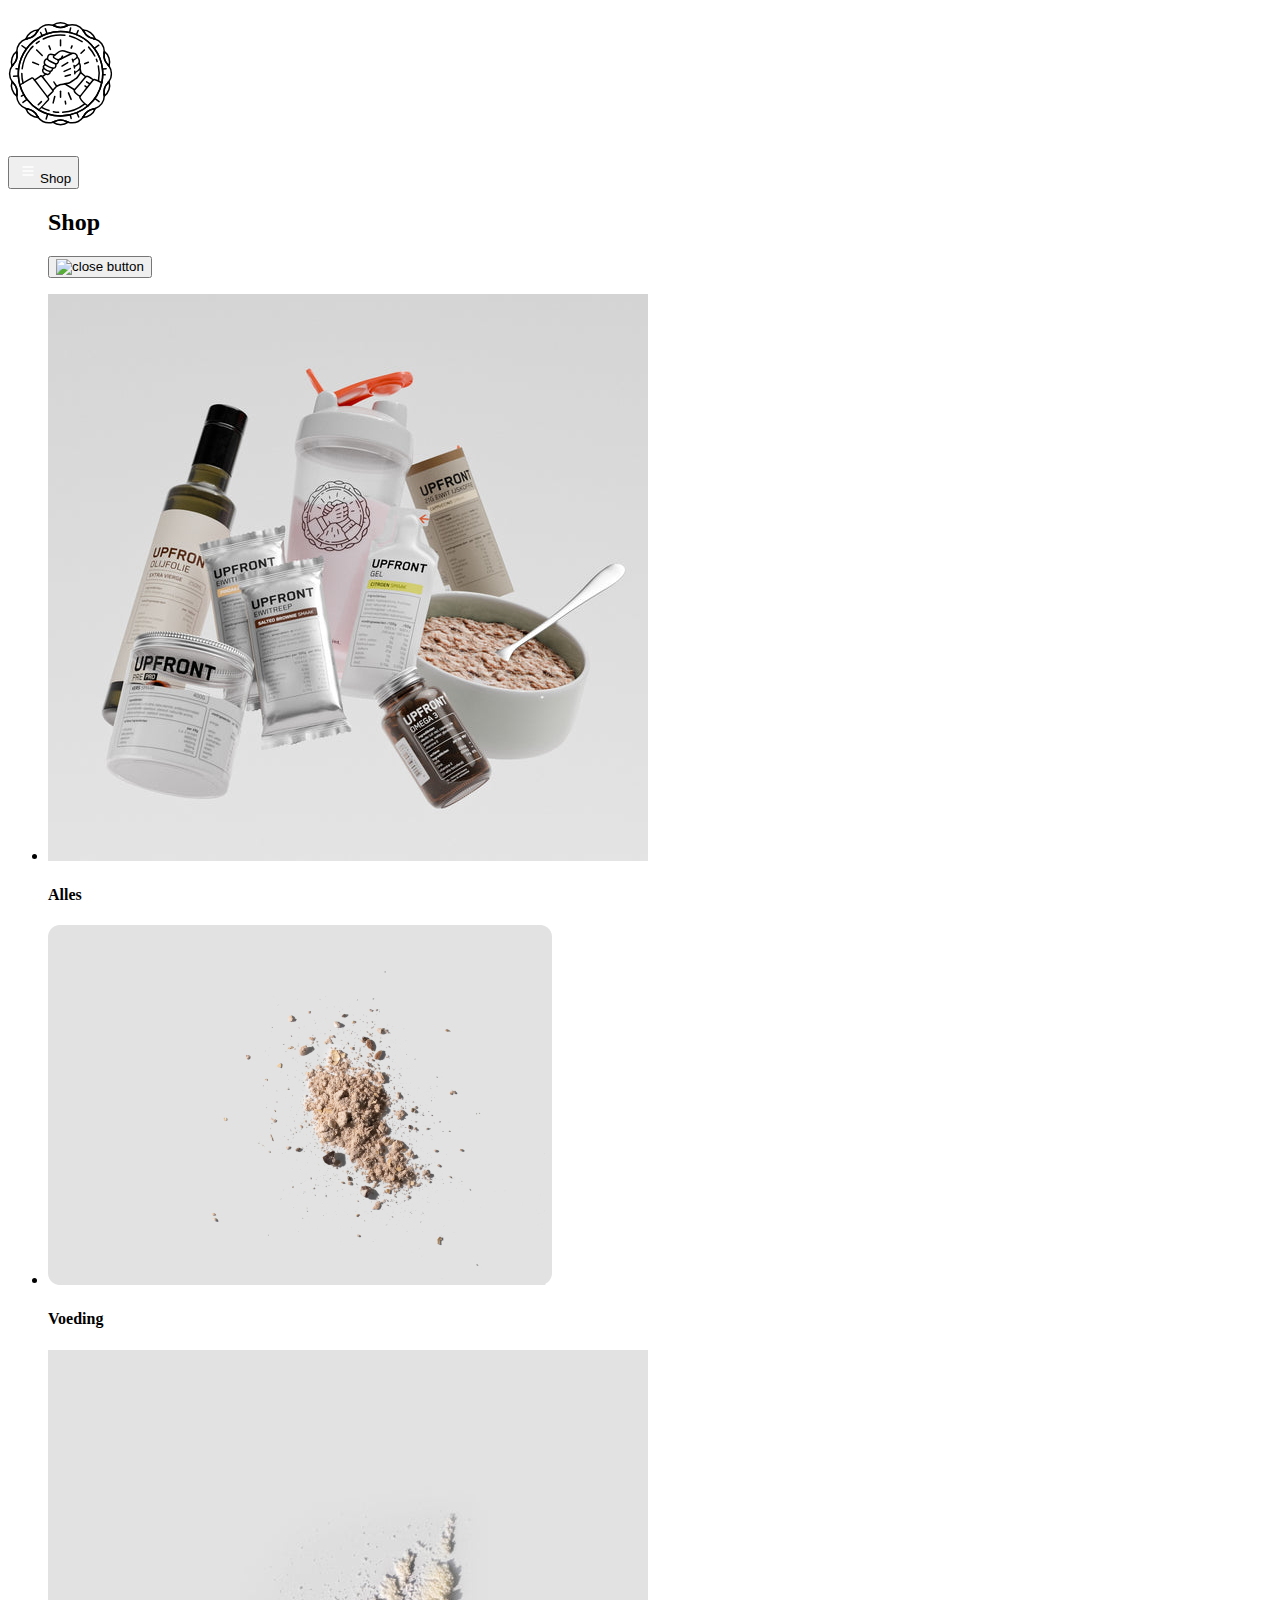
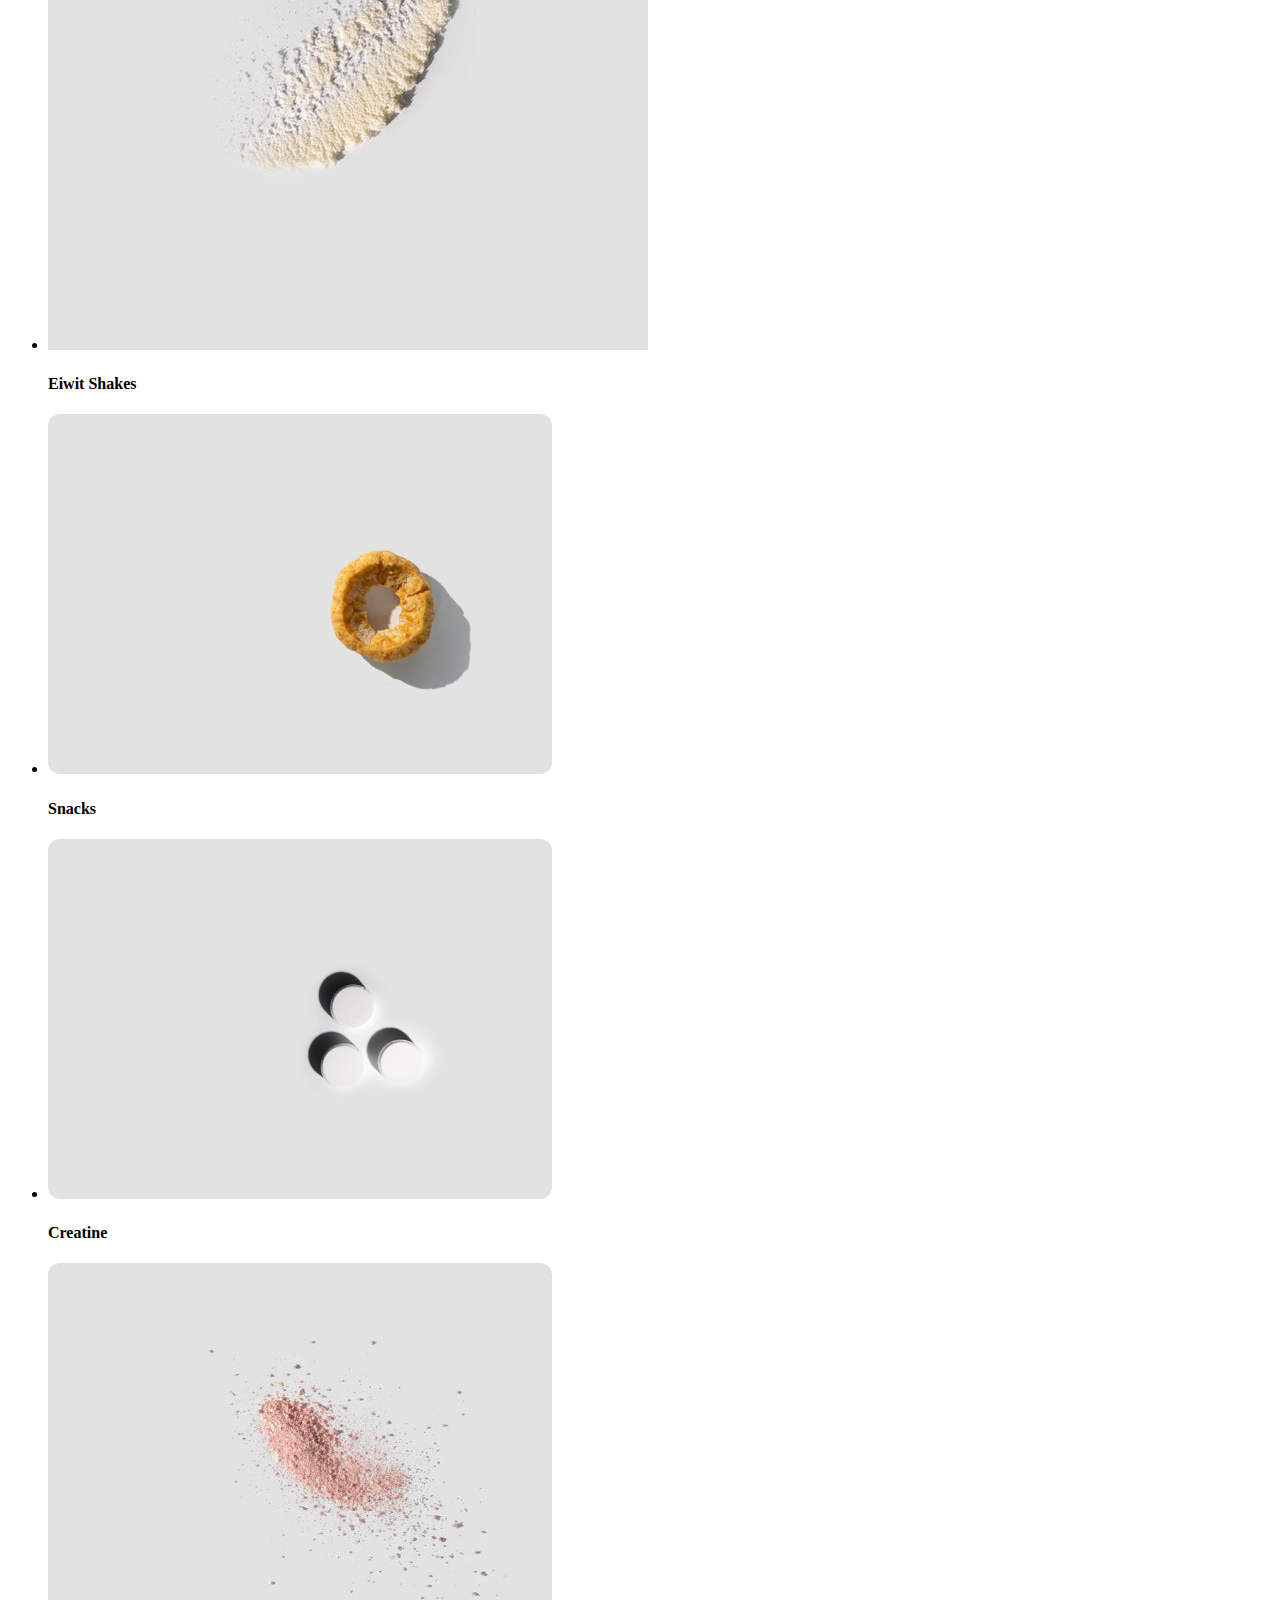
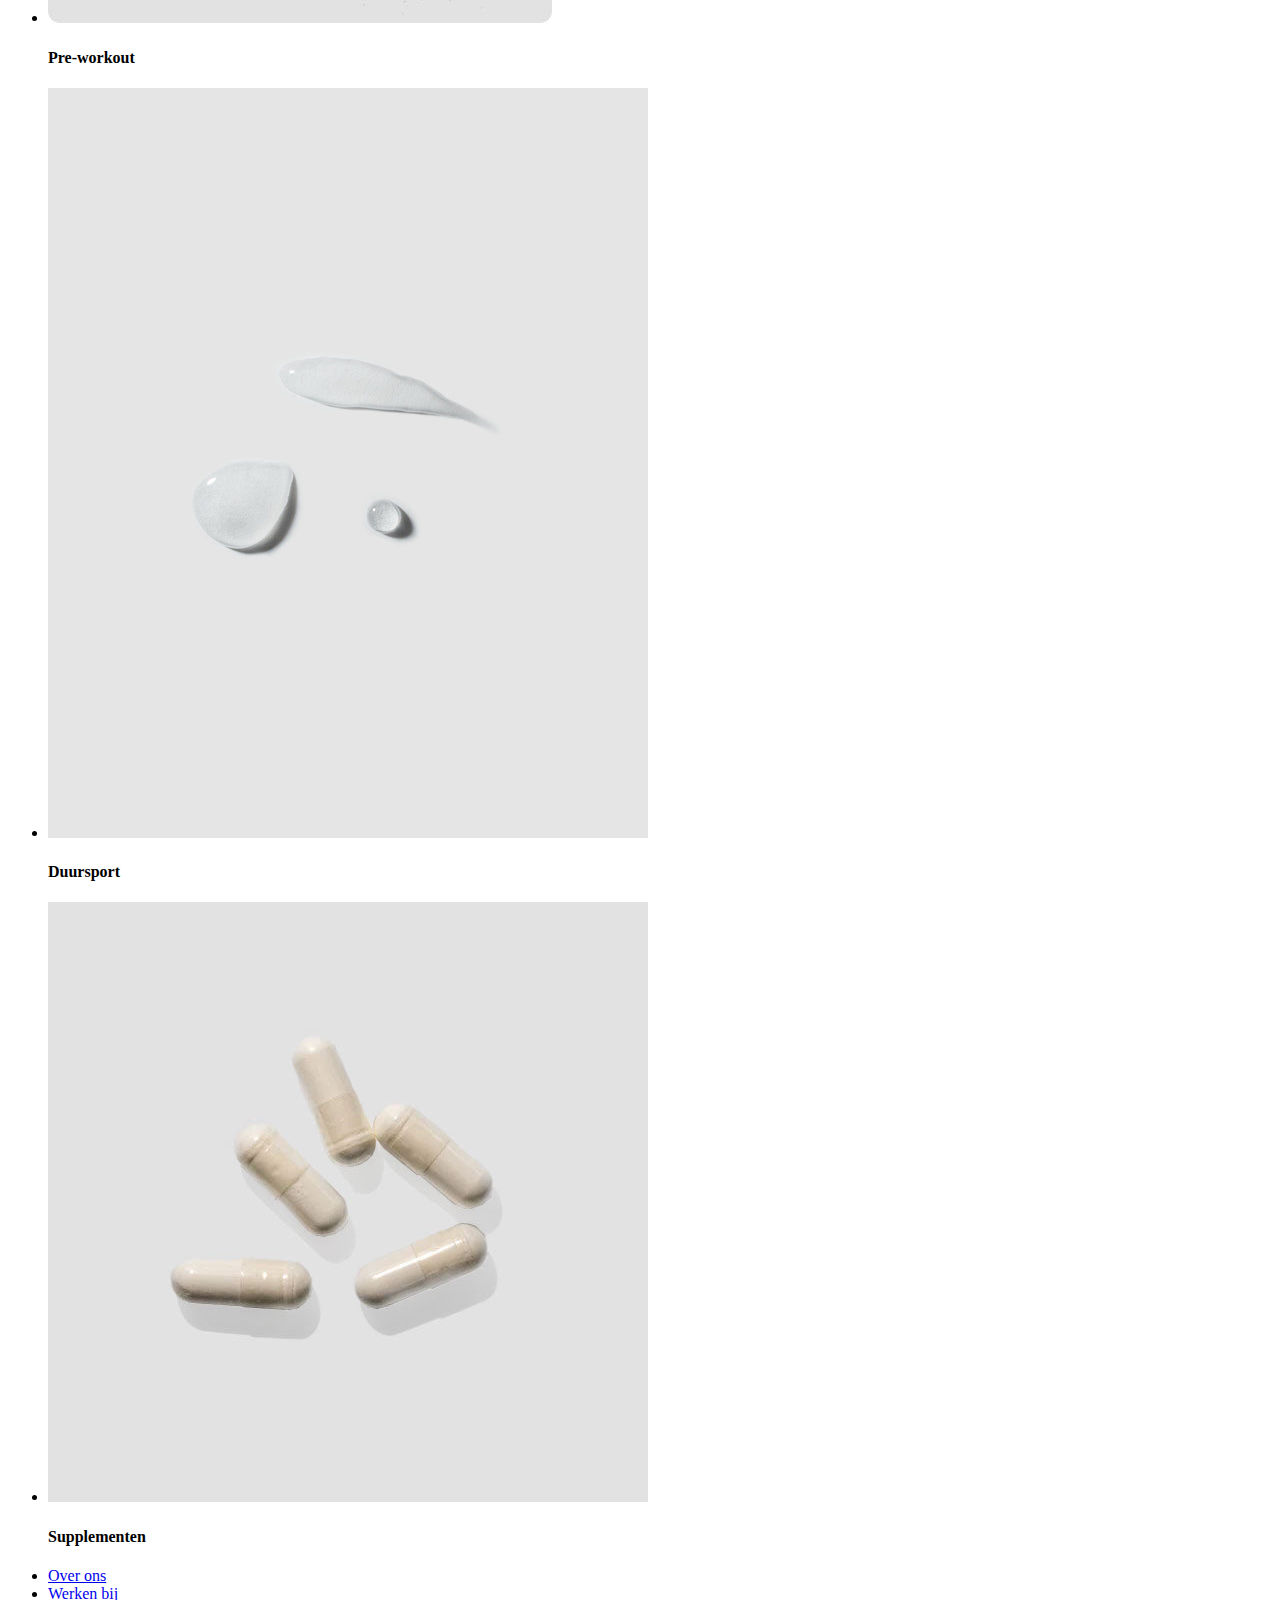
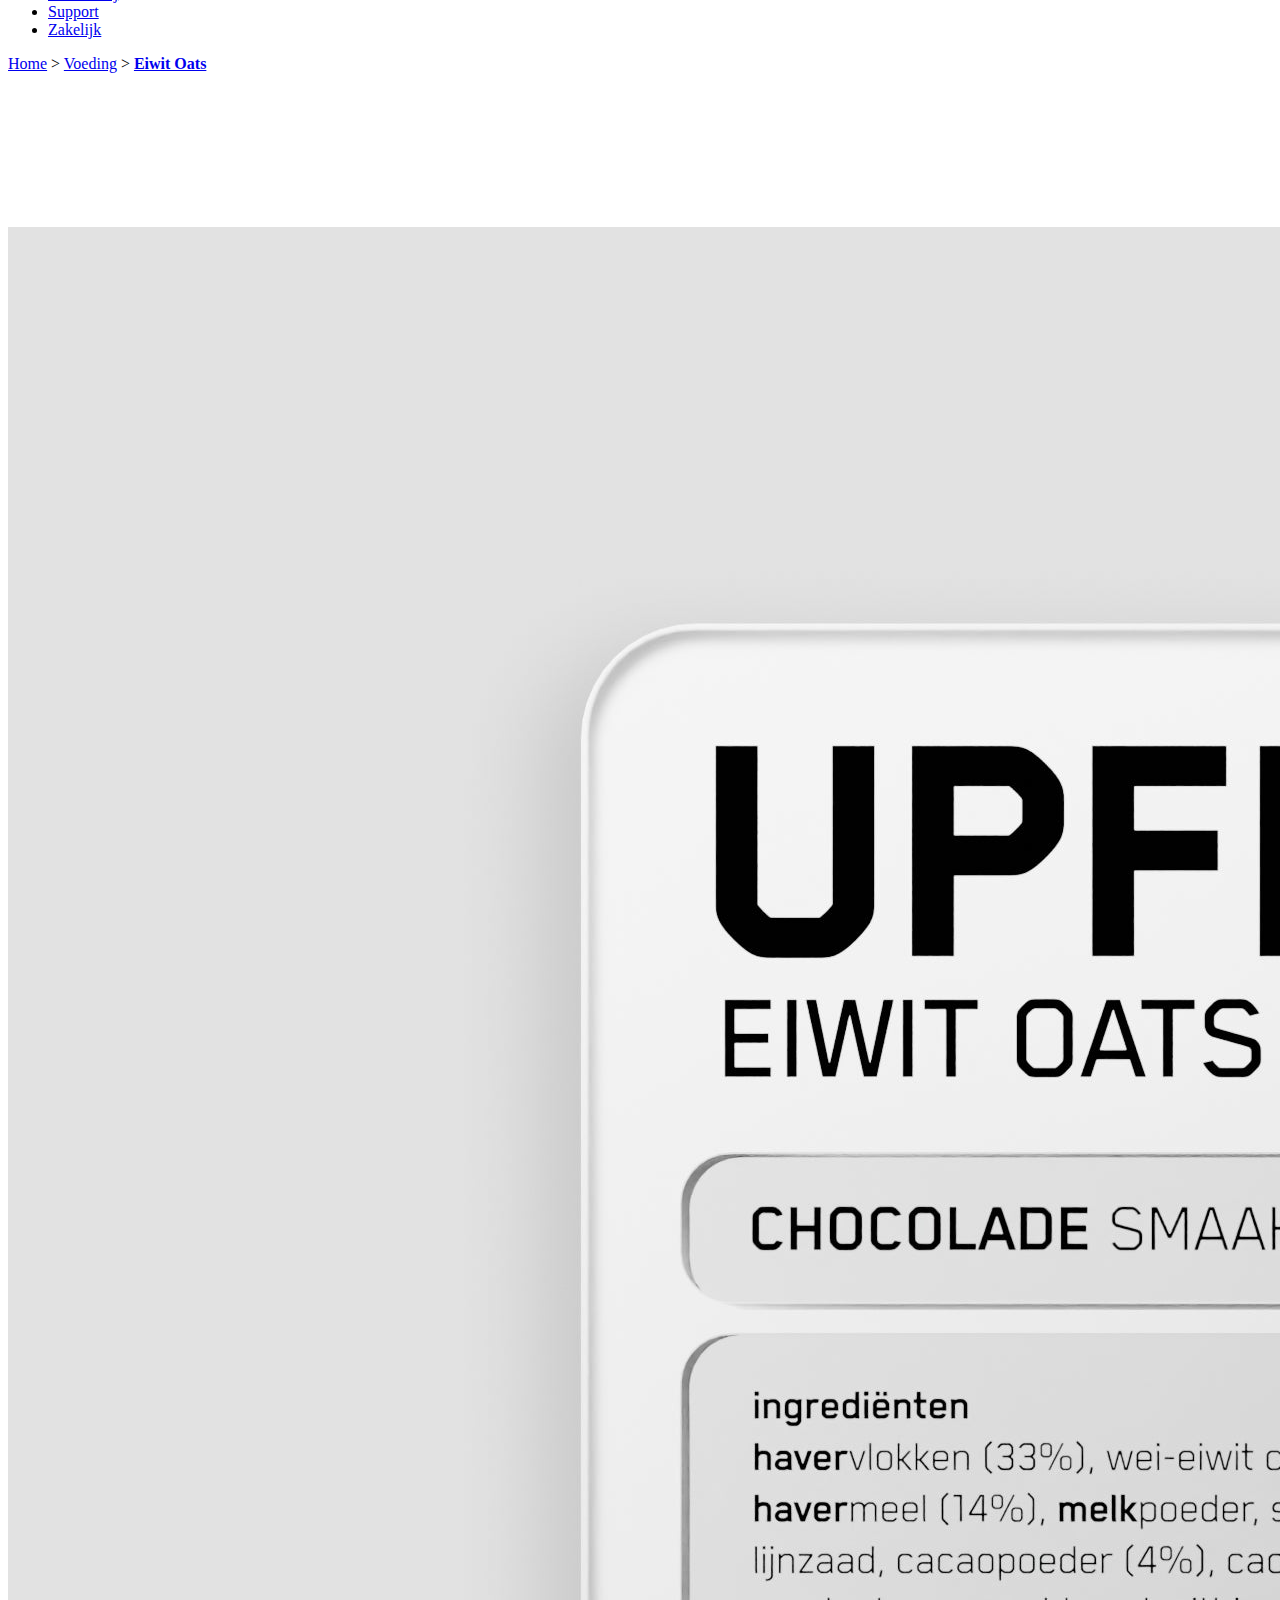
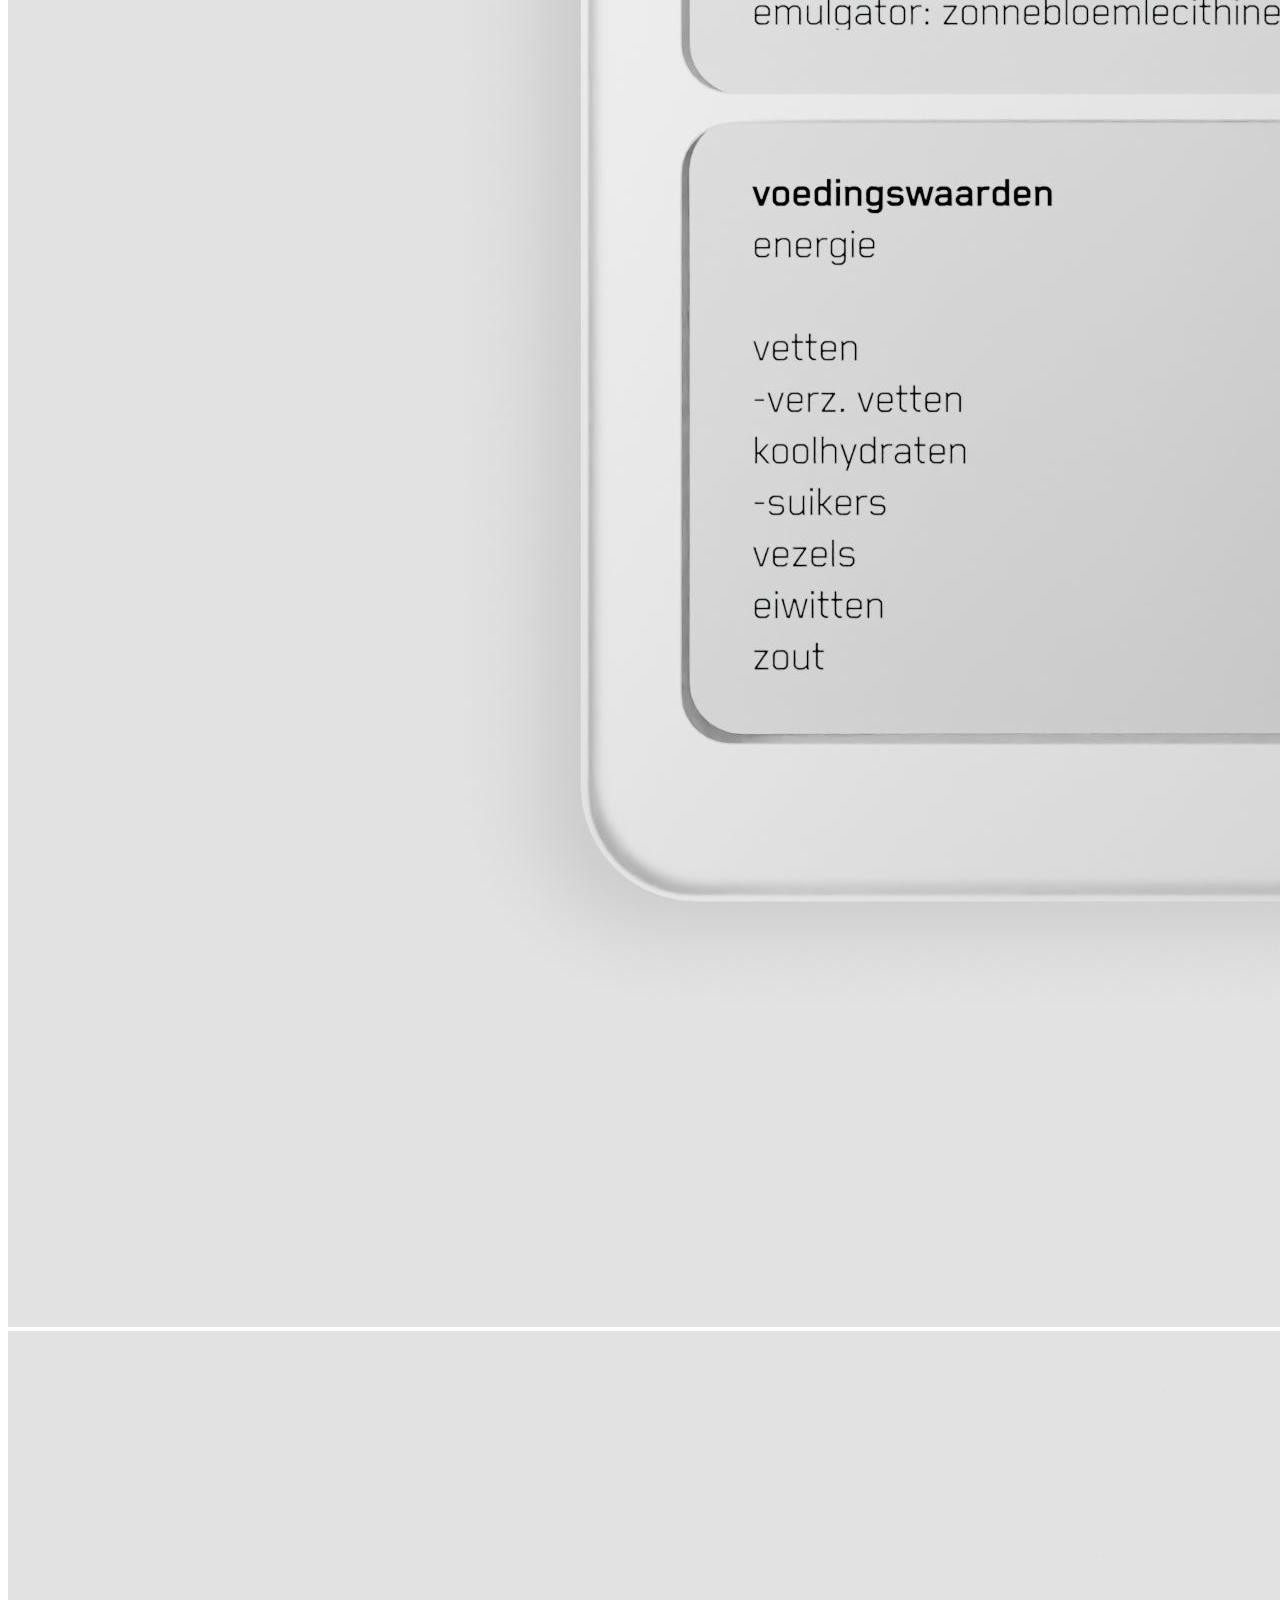
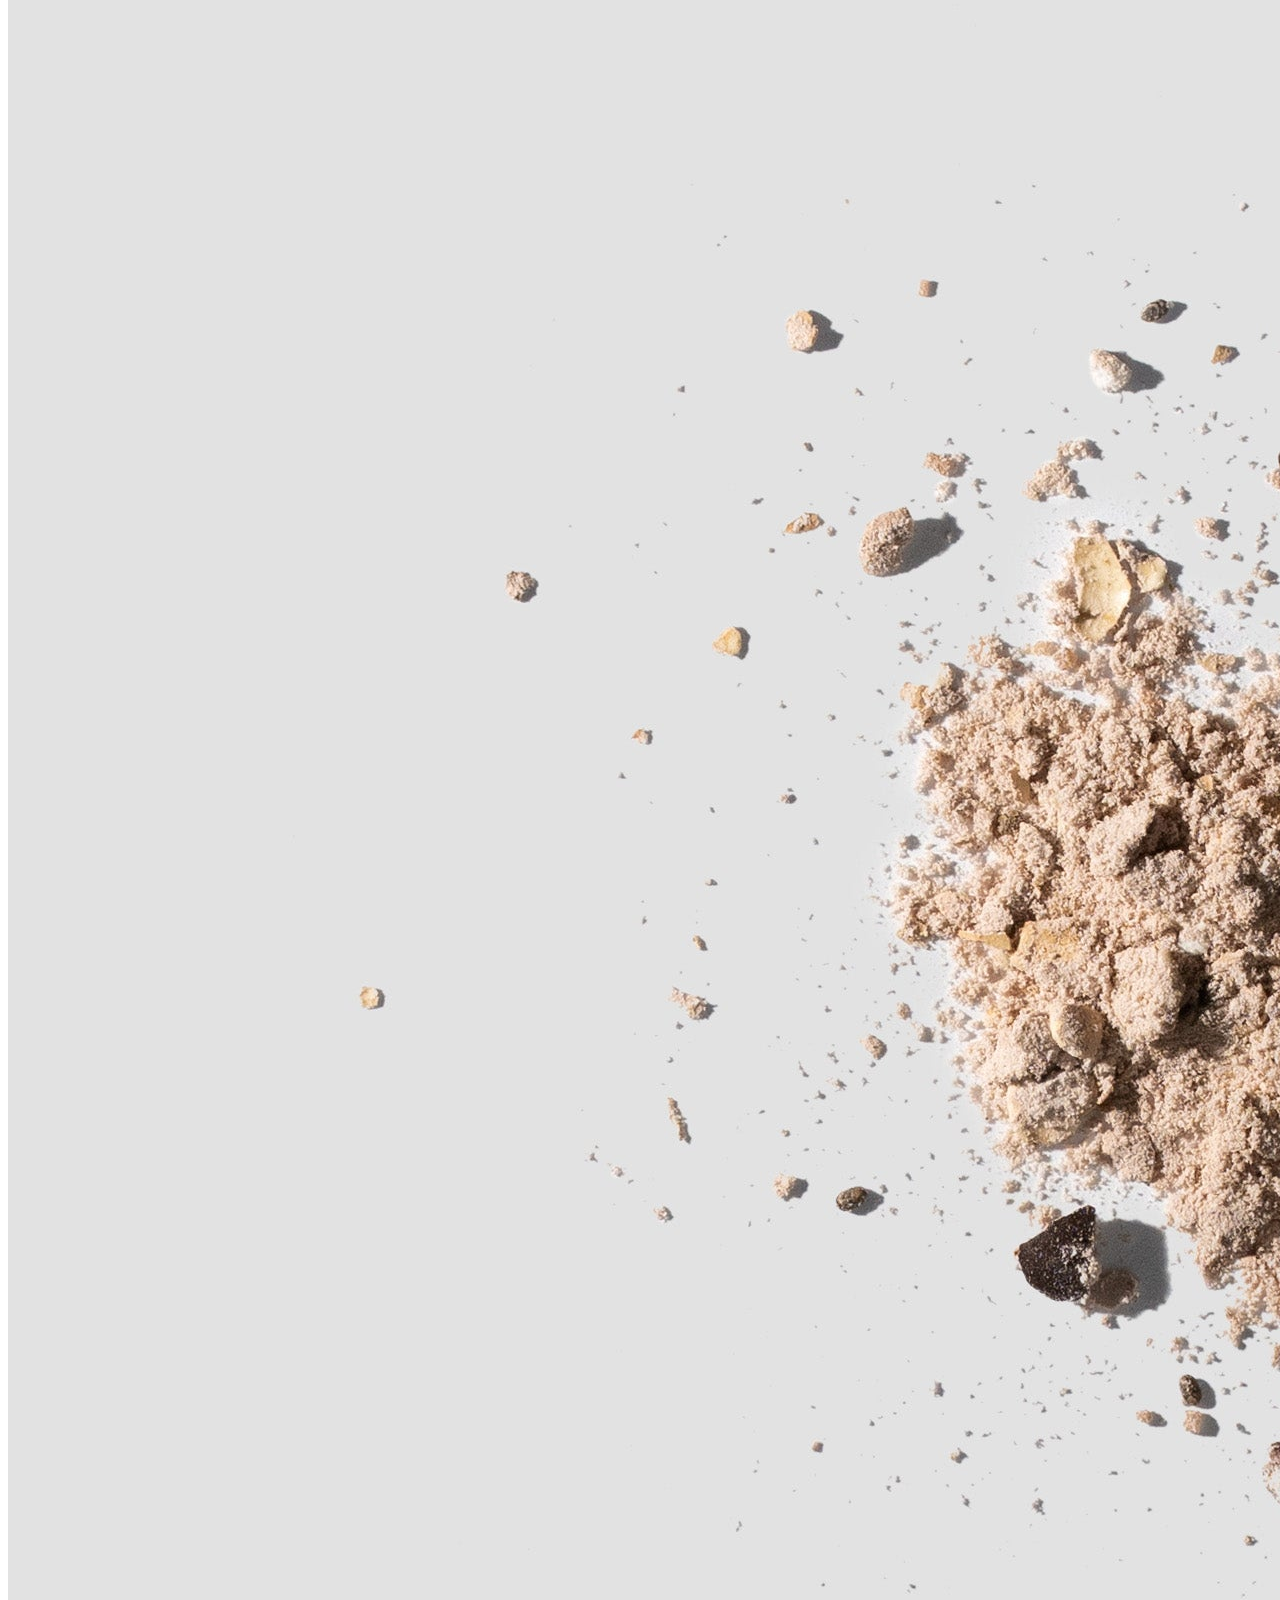
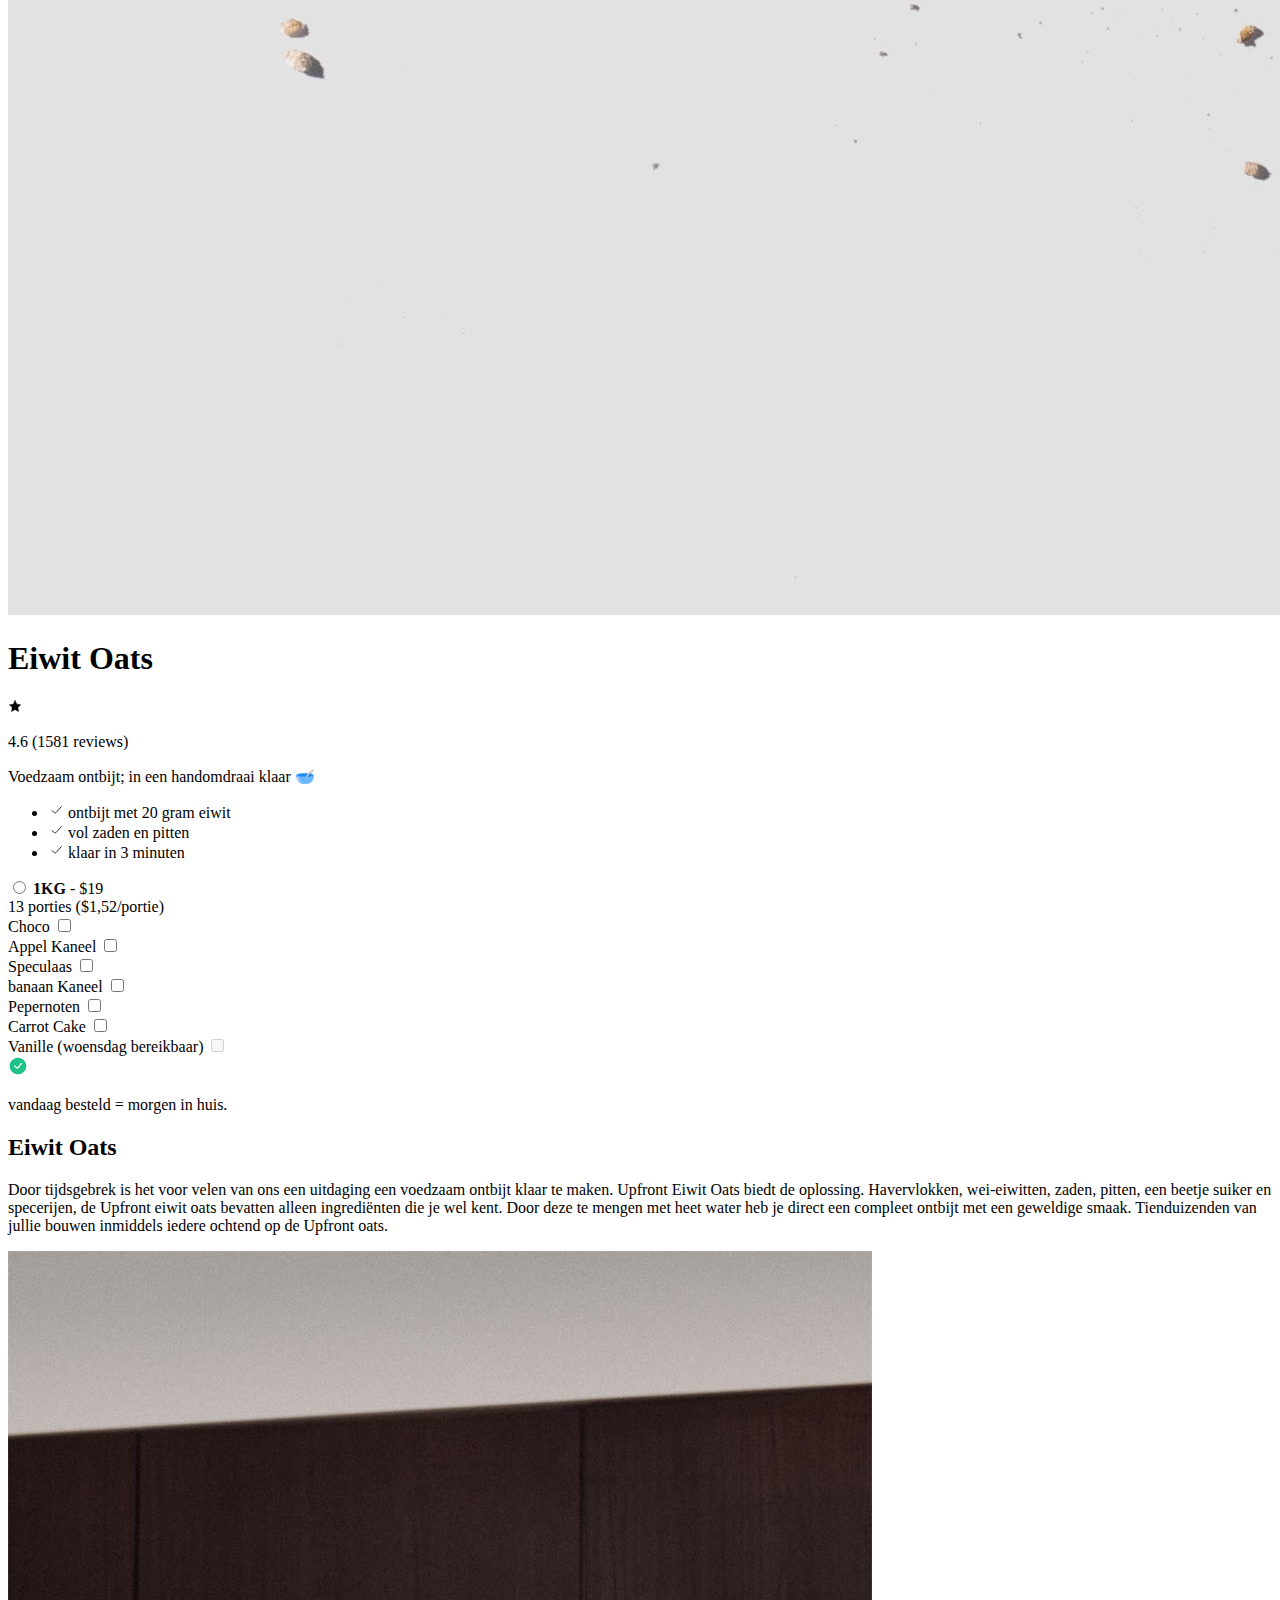
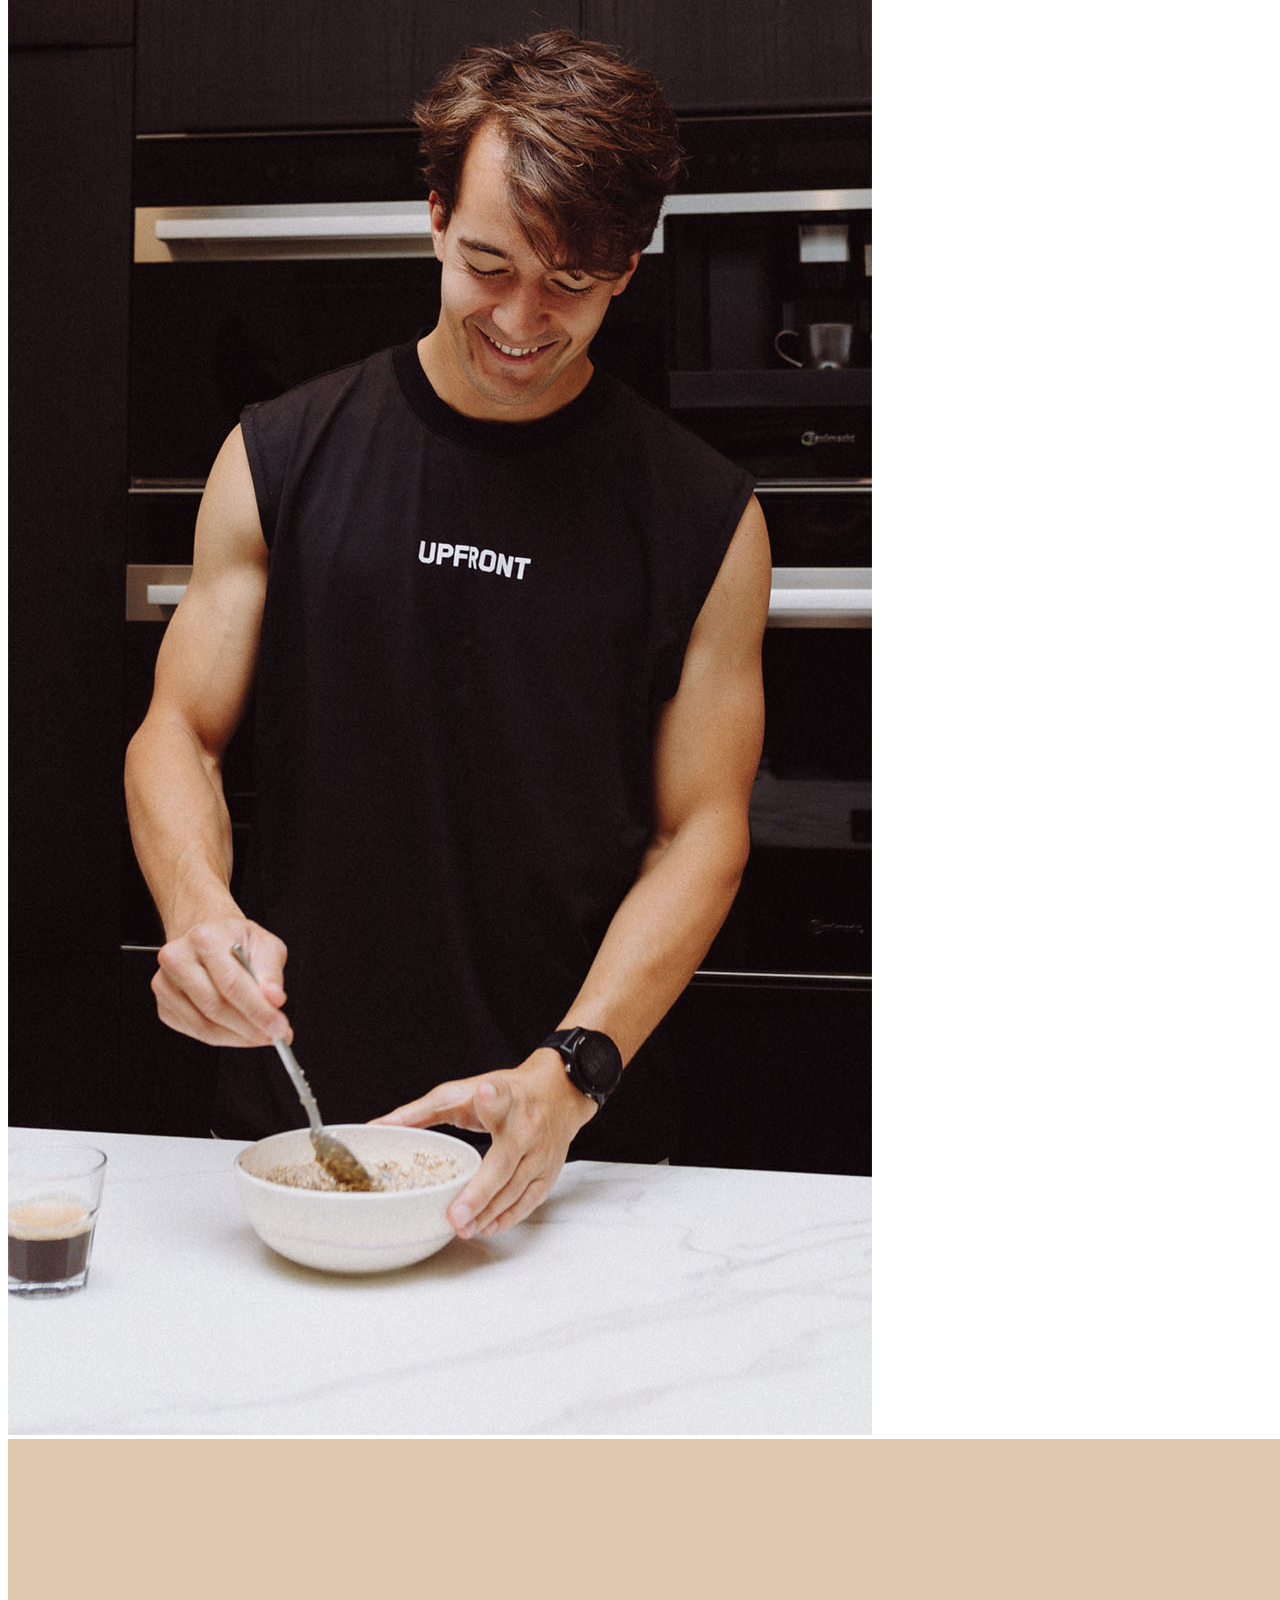
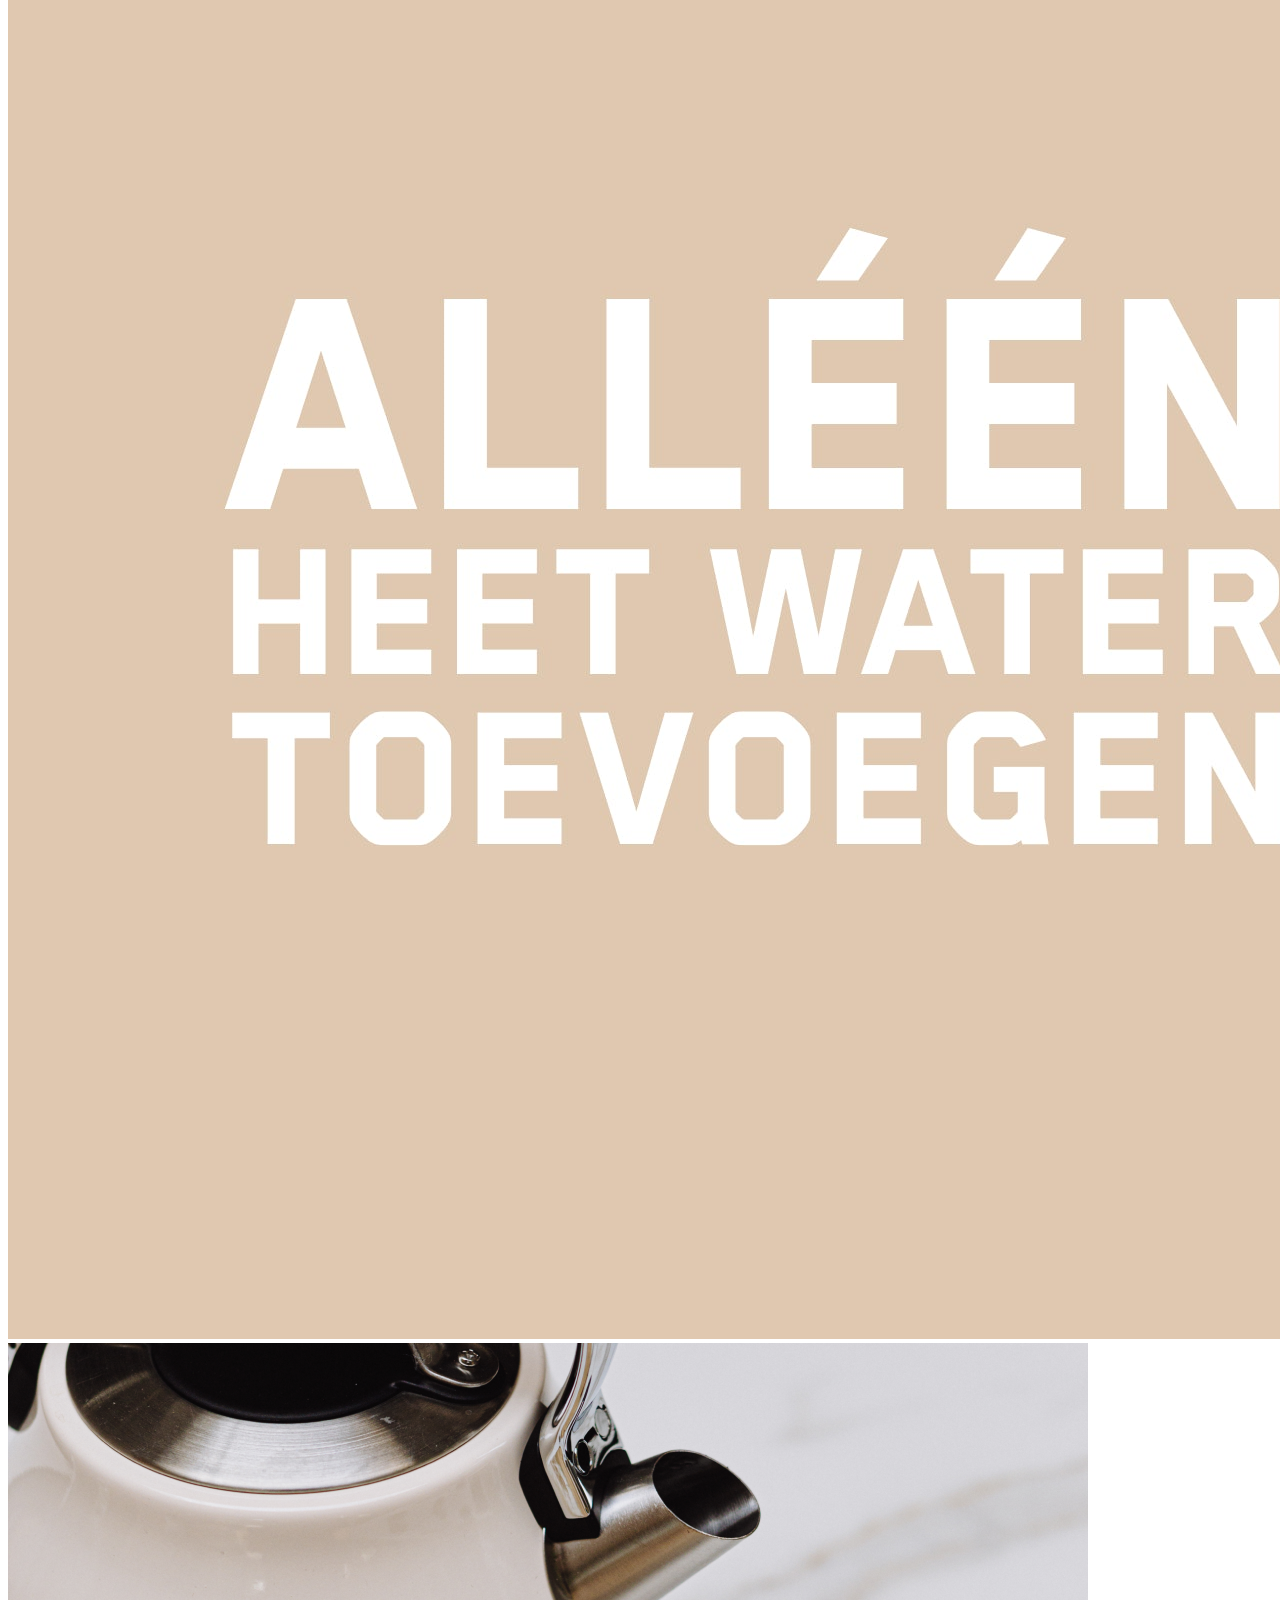
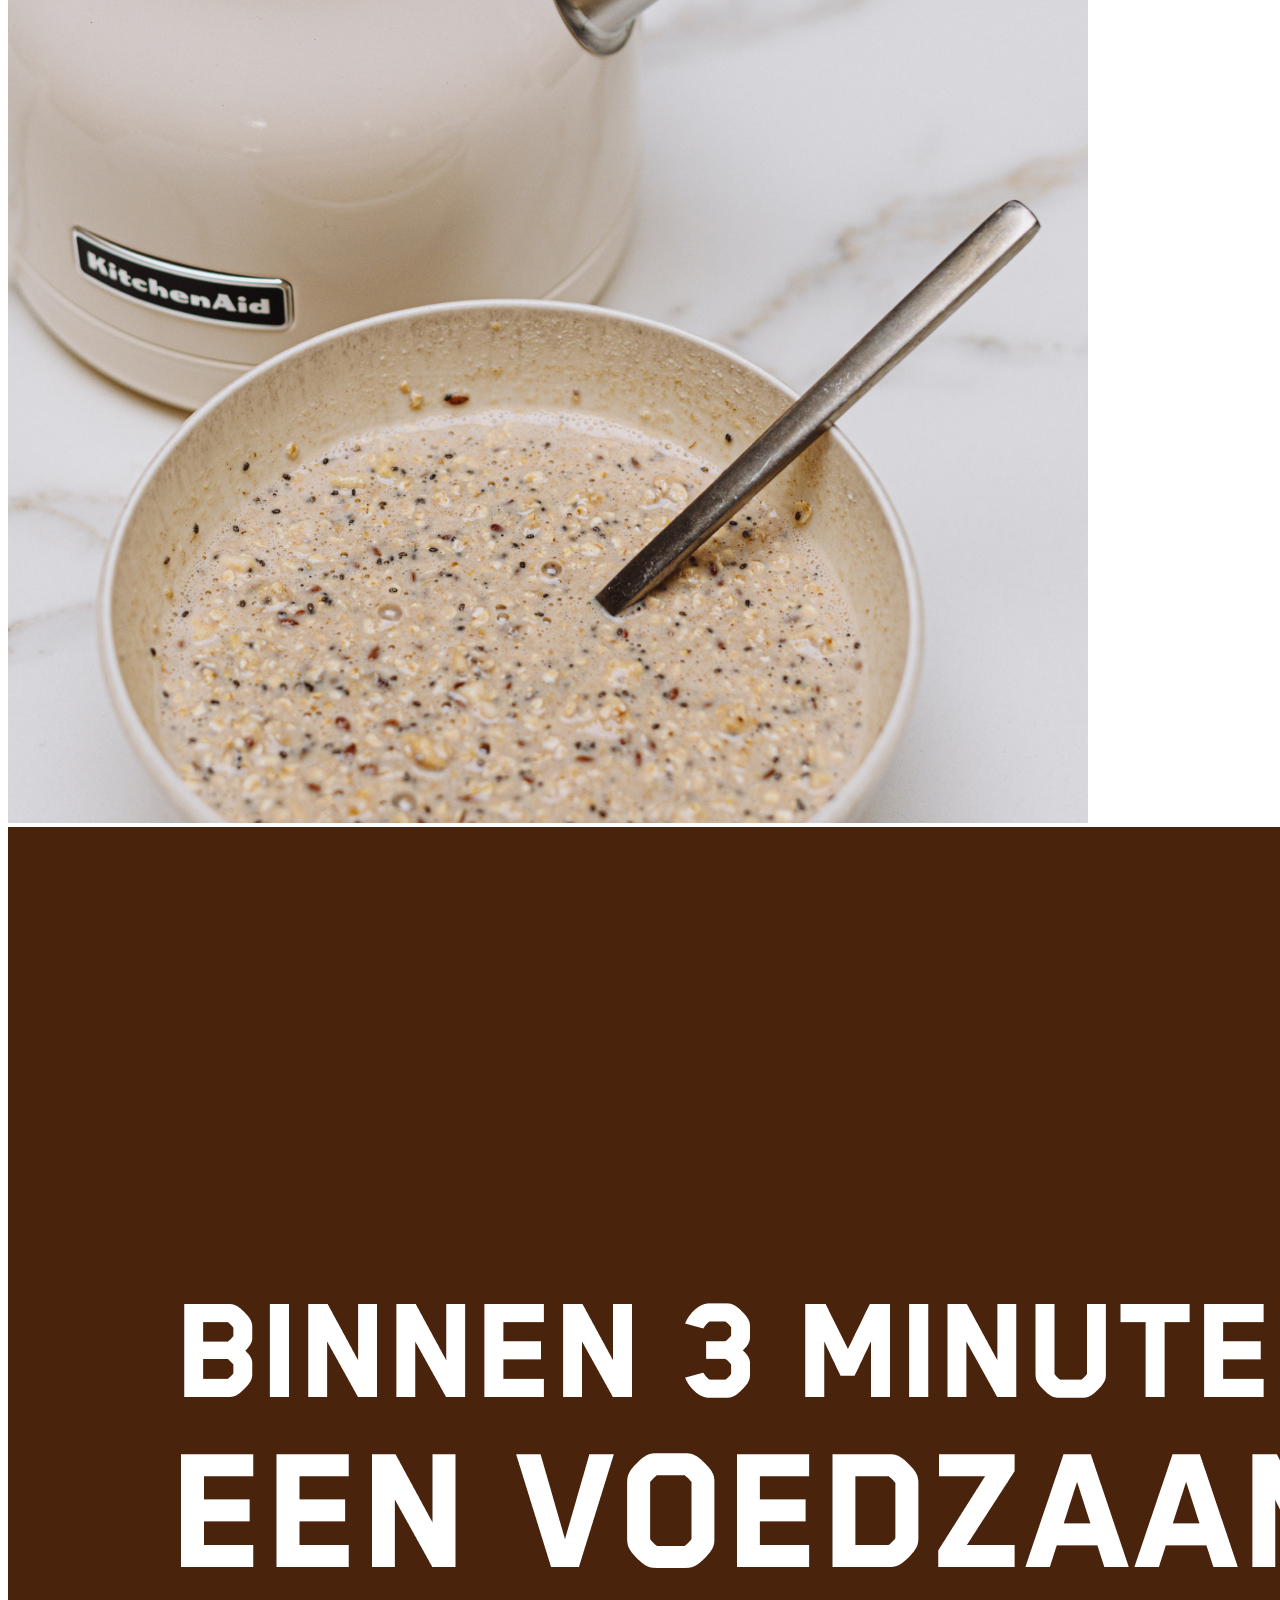
==== Eiwitpagina.html @ bf80f2b3 "Add files via upload" ====
<!DOCTYPE html>
<html lang="nl">

<head>
    <meta charset="UTF-8">
    <meta name="author" content="Benjamin Geersing">
    <meta name="viewport" content="width=device-width, initial-scale=1">

    <title>UpfrontEiwitoats</title>

    <link href="styles/style.css" rel="stylesheet">
    <link rel="icon" type="image/svg+xml" href="images/Homepage/LOGO-INVOICE.svg">

    <link rel="preconnect" href="https://fonts.googleapis.com">
    <link rel="preconnect" href="https://fonts.gstatic.com" crossorigin>
    <link href="https://fonts.googleapis.com/css2?family=Black+Han+Sans&family=Play:wght@400;700&display=swap"
        rel="stylesheet">


</head>

<body id="Eiwitpagina">
    <header>
        <section>
            <h1><img src="images/Homepage/LOGO-INVOICE.svg" alt="Homepagina van Upfront"></h1>
            <nav>
                <button> <svg xmlns="http://www.w3.org/2000/svg" width="24" height="24" viewBox="0 0 24 24" fill="none">
                        <path d="M7 8H17M7 12H17M7 16H17" stroke="#fff" stroke-width="1.5" stroke-linecap="round">
                        </path>
                    </svg>Shop</button>

            </nav>
        </section>
        <nav>
            <ul>
                <h2>Shop</h2>
                <button id="closeButton"><img
                        src="https://cdn.shopify.com/s/files/1/0254/4667/8590/files/sr-close.svg?v=1727084058"
                        alt="close button"></button>
            </ul>
            <ul>
                <li class="list1"><a href="https://upfront.nl/collections/alles"><img
                            src="images/Homepage/all_products.jpg" alt="All products"></a>
                    <h4>Alles</h4>
                </li>
                <li><a href="https://upfront.nl/collections/voeding"><img
                            src="images/Homepage/oats_0ec9c0a8-5723-4863-87da-cf13d5d7aa10.png" alt="Voeding"></a>
                    <h4>Voeding</h4>
                </li>
                <li><a href="https://upfront.nl/collections/eiwit-shakes"><img
                            src="images/Homepage/NUDE_WHEY_VANILLE_1.jpg" alt="Eiwit shakes"></a>
                    <h4>Eiwit Shakes</h4>
                </li>
                <li><a href="https://upfront.nl/collections/snacks"><img src="images/Homepage/snack.png"
                            alt="Snacks"></a>
                    <h4>Snacks</h4>
                </li>
                <li><a href="https://upfront.nl/collections/creatine"><img
                            src="images/Homepage/Group_549_5a47e463-4a95-42fc-9f53-144c7a362ceb.png" alt="Creatine"></a>
                    <h4>Creatine</h4>
                </li>
                <li><a href="https://upfront.nl/collections/pre-workout"><img
                            src="images/Homepage/Group_550_89632cf7-1f36-46a9-9871-c40d76c70da5.jpg"
                            alt="pre-workout"></a>
                    <h4>Pre-workout</h4>
                </li>
                <li><a href="https://upfront.nl/collections/duursport-1"><img src="images/Homepage/GELINHOUD.jpg"
                            alt="Duursport"></a>
                    <h4>Duursport</h4>
                </li>
                <li><a href="https://upfront.nl/collections/supplementen"><img src="images/Homepage/pillsnav2.jpg"
                            alt="Supplementen"></a>
                    <h4>Supplementen</h4>
                </li>
            </ul>

            <ul>
                <li><a href="https://upfront.nl/pages/about">Over ons</a></li>
                <li><a href="https://upfront.nl/pages/werkenbij">Werken bij</a></li>
                <li><a href="https://upfront.nl/pages/support">Support</a></li>
                <li><a href="https://partners.upfront.nl/account/login">Zakelijk</a></li>

            </ul>
        </nav>

    </header>
    <main>
        <section>
            <a href="index.html">Home</a> > <a href="index.html">Voeding</a> > <a href="Eiwitpagina.html"><strong>Eiwit
                    Oats</strong></a>
        </section>
        <div>
            <div class="container1">
                <section>
                    <video autoplay muted loop src="Video/5f121b6ba38148b89d05d05107adcad2.mp4"></video>
                    <img src="images/Eiwitpagina/TAB_Eiwit_Oats_Chocolade_fc79bb7a-4a5d-4bf9-a46d-129d69dd8ca9.jpg"
                        alt="Eiwit oats poeder">
                    <img src="images/Eiwitpagina/NUDE_OATS_CHOCOLADE.jpg" alt="Upfont Eiwit Oats inhoud">
                </section>
            </div>


            <div class="container2">
                <section>
                    <h1>Eiwit Oats</h1>
                    <section>
                        <svg xmlns="http://www.w3.org/2000/svg" width="14" height="14" viewBox="0 0 14 14" fill="none">
                            <path
                                d="M7.05886 1.6897L8.78897 5.22241L12.6589 5.79244L9.85886 8.54056L10.5197 12.4228L7.05886 10.589L3.59806 12.4228L4.25886 8.54056L1.45886 5.79244L5.32817 5.22241L7.05886 1.6897Z"
                                fill="black" stroke="black" stroke-width="0.544069" stroke-linecap="round"
                                stroke-linejoin="round"></path>
                        </svg>
                        <p>4.6 (1581 reviews)</p>
                    </section>


                    <p>Voedzaam ontbijt; in een handomdraai klaar 🥣</p>


                    <ul>
                        <li><svg xmlns="http://www.w3.org/2000/svg" width="16" height="16" viewBox="0 0 16 16"
                                fill="none">
                                <path
                                    d="M4 8.66666L6.35095 10.5474C6.90249 10.9886 7.70243 10.9232 8.17493 10.3982L13.3333 4.66666"
                                    stroke="#28303F" stroke-linecap="round" stroke-linejoin="round"></path>
                            </svg> ontbijt met 20 gram eiwit</li>
                        <li><svg xmlns="http://www.w3.org/2000/svg" width="16" height="16" viewBox="0 0 16 16"
                                fill="none">
                                <path
                                    d="M4 8.66666L6.35095 10.5474C6.90249 10.9886 7.70243 10.9232 8.17493 10.3982L13.3333 4.66666"
                                    stroke="#28303F" stroke-linecap="round" stroke-linejoin="round"></path>
                            </svg> vol zaden en pitten</li>
                        <li><svg xmlns="http://www.w3.org/2000/svg" width="16" height="16" viewBox="0 0 16 16"
                                fill="none">
                                <path
                                    d="M4 8.66666L6.35095 10.5474C6.90249 10.9886 7.70243 10.9232 8.17493 10.3982L13.3333 4.66666"
                                    stroke="#28303F" stroke-linecap="round" stroke-linejoin="round"></path>
                            </svg> klaar in 3 minuten</li>
                    </ul>


                    <form action="">
                        <input type="radio"> <label><strong>1KG</strong> - $19 <br> 13 porties ($1,52/portie)</label>
                    </form>
                    <form action="">
                        <div><label for="Choco">Choco</label>
                            <input type="checkbox">
                        </div>
                        <div><label for="Appel Kaneel">Appel Kaneel</label>
                            <input type="checkbox">
                        </div>
                        <div><label for="Speculaas">Speculaas</label>
                            <input type="checkbox">
                        </div>
                        <div><label for="Banaan kaneel">banaan Kaneel</label>
                            <input type="checkbox">
                        </div>
                        <div><label for="pepernoten">Pepernoten</label>
                            <input type="checkbox">
                        </div>
                        <div><label for="Carrot Cake">Carrot Cake</label>
                            <input type="checkbox">
                        </div>
                        <div><label for="Vanille">Vanille <span class="disabled">(woensdag bereikbaar)</span> </label>
                            <input id="Vanille" name="Vanille" type="checkbox" disabled>
                        </div>
                    </form>


                    <div>
                        <svg xmlns="http://www.w3.org/2000/svg" width="20" height="20" viewBox="0 0 20 20" fill="none">
                            <path fill-rule="evenodd" clip-rule="evenodd"
                                d="M9.99984 18.3336C14.6022 18.3336 18.3332 14.6026 18.3332 10.0003C18.3332 5.39789 14.6022 1.66693 9.99984 1.66693C5.39746 1.66693 1.6665 5.39789 1.6665 10.0003C1.6665 14.6026 5.39746 18.3336 9.99984 18.3336ZM13.8265 7.88401C14.0384 7.61154 13.9894 7.21887 13.7169 7.00695C13.4444 6.79503 13.0518 6.84411 12.8398 7.11658L9.50066 11.4098C9.42641 11.5053 9.28674 11.5177 9.19685 11.4367L7.08461 9.53573C6.82804 9.30482 6.43286 9.32562 6.20195 9.58219C5.97104 9.83876 5.99184 10.2339 6.24841 10.4649L8.36064 12.3659C8.98992 12.9322 9.96759 12.8455 10.4874 12.1772L13.8265 7.88401Z"
                                fill="#1CC286"></path>
                        </svg>
                        <p>vandaag besteld = morgen in huis.</p>
                    </div>

            </div>
        </div>
        </section>
        <div class="container3">
            <section>
                <h2>Eiwit Oats</h2>
                <p>Door tijdsgebrek is het voor velen van ons een uitdaging een voedzaam ontbijt klaar te maken. Upfront
                    Eiwit Oats biedt de oplossing. Havervlokken, wei-eiwitten, zaden, pitten, een beetje suiker en
                    specerijen, de Upfront eiwit oats bevatten alleen ingrediënten die je wel kent. Door deze te mengen
                    met
                    heet water heb je direct een compleet ontbijt met een geweldige smaak. Tienduizenden van jullie
                    bouwen
                    inmiddels iedere ochtend op de Upfront oats.
                </p>
            </section>
            <section>
                <img src="images/section gym/janoats1.jpg" alt="">

                <img src="images/section gym/Alleen_heet_water_toevoegen.jpg" alt="">

                <img src="images/section gym/oats3_5127f4a3-0023-4fbb-92cb-1cf1e98f704a.png" alt="">

                <img src="images/section gym/oats1.png" alt="">

                <video autoplay muted loop src="Video/2cb38f69ab124f458624512c371e7a39.mp4"></video>

                <img src="images/section gym/oatsjan.jpg" alt="">

            </section>
        </div>

        <details>
            <summary>Waarom de Upfront Oats</summary>
            <p>De Upfront Oats bestaan uit allemaal ingrediënten die je graag terug ziet in je ontbijt: havermout,
                zaden, pitten en eiwitten. Het kan een flinke tijdsbesteding worden als je al deze ingrediënten elke
                ochtend zelf moet mengen. Met de Upfront eiwit Oats hebben wij deze mix al voor je samengesteld. Het
                enige wat jij hoeft te doen is heet water toevoegen, en je ontbijt is direct klaar.</p>
        </details>
        <details>
            <summary>Hoe bereid ik de Upfront Oats</summary>
            <p>We adviseren een 1:1-verhouding van water tot havermout. Meng 75g (3 scoops) met 75 ml kokend water
                en
                dek het gedurende 3 minuten af om de havermout zachter te maken. Voor een grotere portie kun je 4
                scoops
                (95g) met 95 ml water mengen.
                Uiteraard kun je het helemaal naar wens aanpassen door meer of minder water toe te voegen en extra
                toppings zoals fruit te gebruiken.</p>
        </details>
        <details>
            <summary>Waarom hebben jullie suiker toegevoegd aan de oats</summary>
            <p>Het toevoegen van een beetje suiker is noodzakelijk voor de smaak. Naast een beetje suiker bevatten
                de oats ook eiwitten, vezels en vetten, wat het product een complete maaltijd maakt.</p>
        </details>
        <details>
            <summary>Allergenen</summary>
            <ol>
                <li>Dit product bevat gluten en melk.</li>
                <li>Kan ei, pinda en soja bevatten.</li>
                <li>De smaak carrot cake bevat walnoten.</li>
            </ol>
        </details>
        <details>
            <summary>Wat kost het ons om te maken</summary>
            <h3>€8,58</h3>
            <p>*totale productieprijs per stuk</p>
        </details>
        <details>
            <section>
                <h4>€7.67 <br> Productie</h4>
                <p>Onder productie behoren de kosten voor het produceren en ompakken van producten.</p>
            </section>
        <section>
            <h4>€0.9 <br>Verpakking</h4>
            <p>Onder verpakking behoren de kosten voor de zakken, potten, omdoosjes, glas, folie, deksels en
                scoops.</p>
        </section>
        <section>
            <h4>€0.01 <br>Transport</h4>
            <p>Onder transportkosten behoren de kosten voor het vervoer en de pallets.</p>
        </section>
        </article>
        </details>

    </main>
    <footer>
        <section>
            <a href="https://upfront.nl/pages/about">over Upfront</a>
            <a href="https://upfront.nl/pages/werkenbij">Werken bij upfront</a>
            <a href="https://upfront.nl/pages/support">Support</a>
            <a href="https://partners.upfront.nl/account/login">Zakelijk</a>
        </section>
        <section>
            <a href="https://www.instagram.com/upfront/"><img src="images/Homepage/instagram.png" alt="Instagram"></a>
            <a href="https://www.linkedin.com/"><img src="images/Homepage/linkedin.png" alt="linkedin"></a>
            <a href="https://www.tiktok.com/@upfront"><img src="images/Homepage/tik-tok.png" alt="tiktok"></a>
        </section>

    </footer>
</body>
<script defer src="scripts/script.js"></script>

</html>
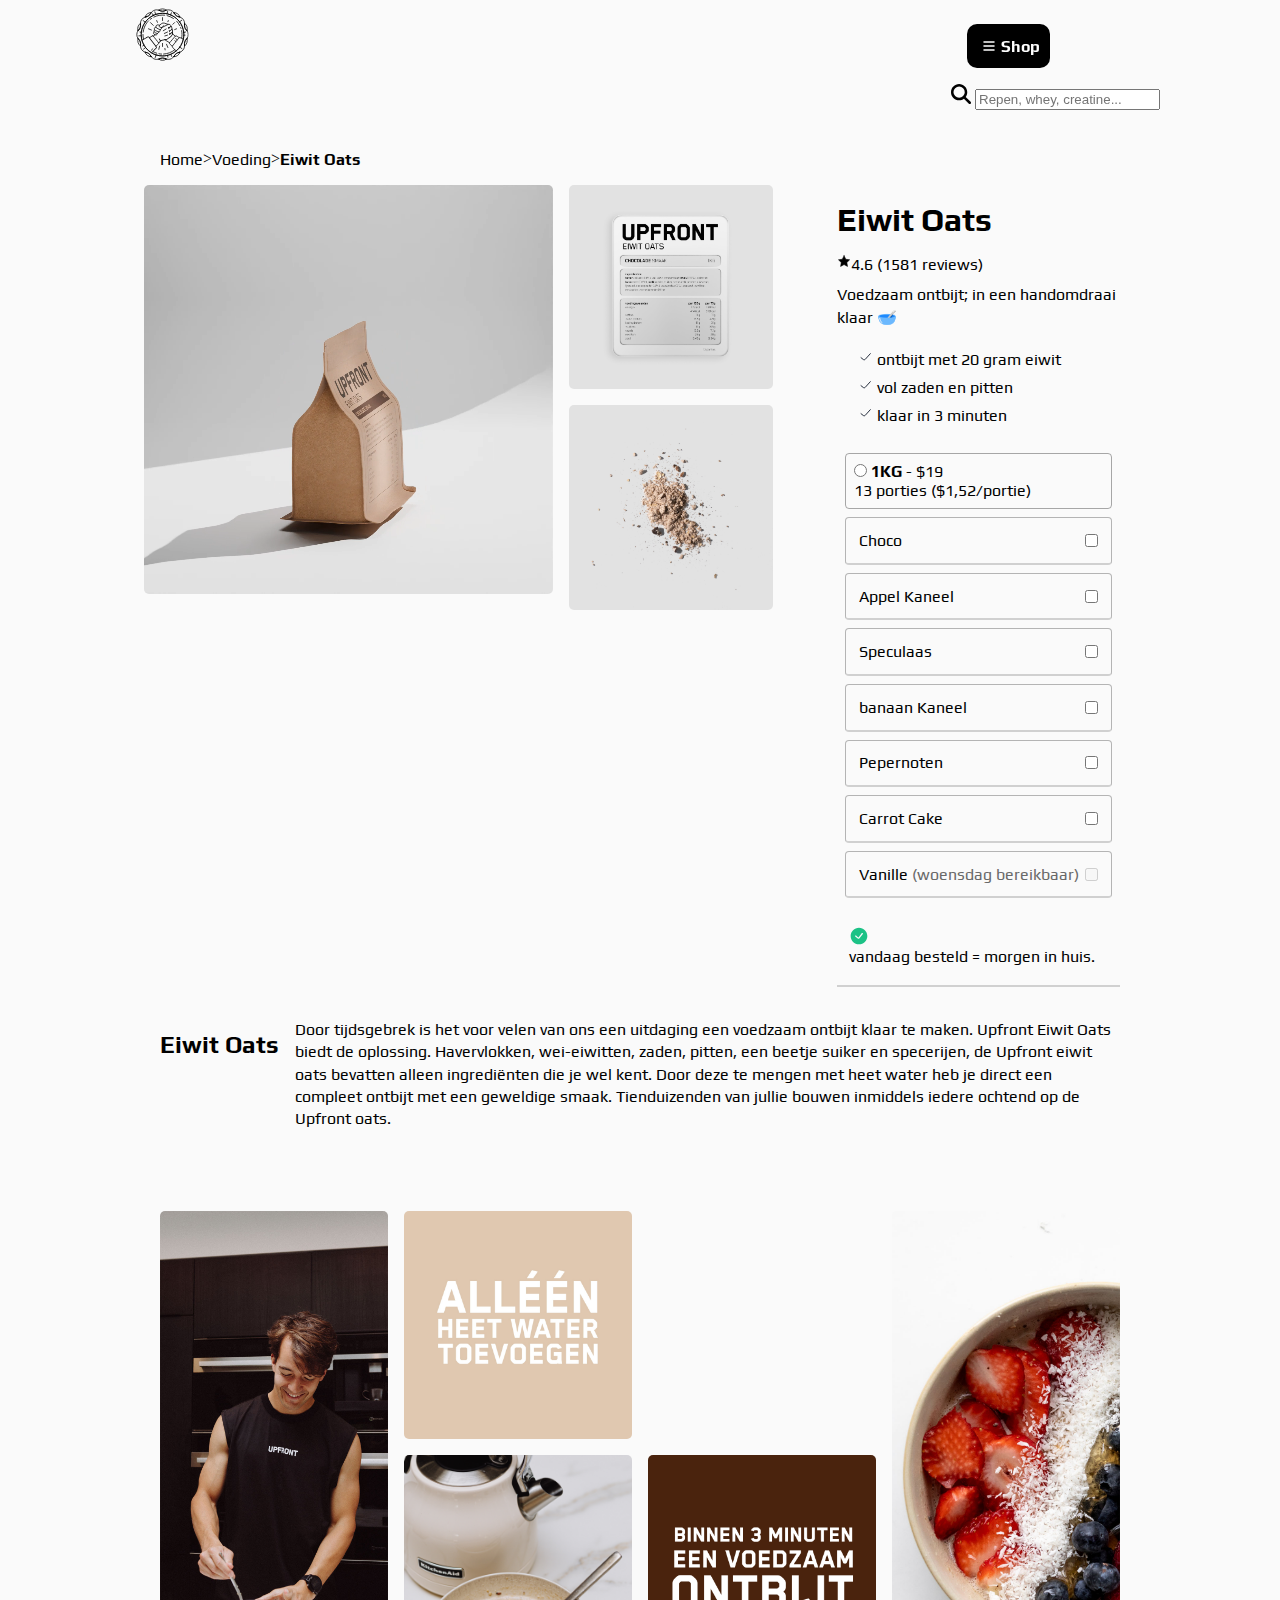
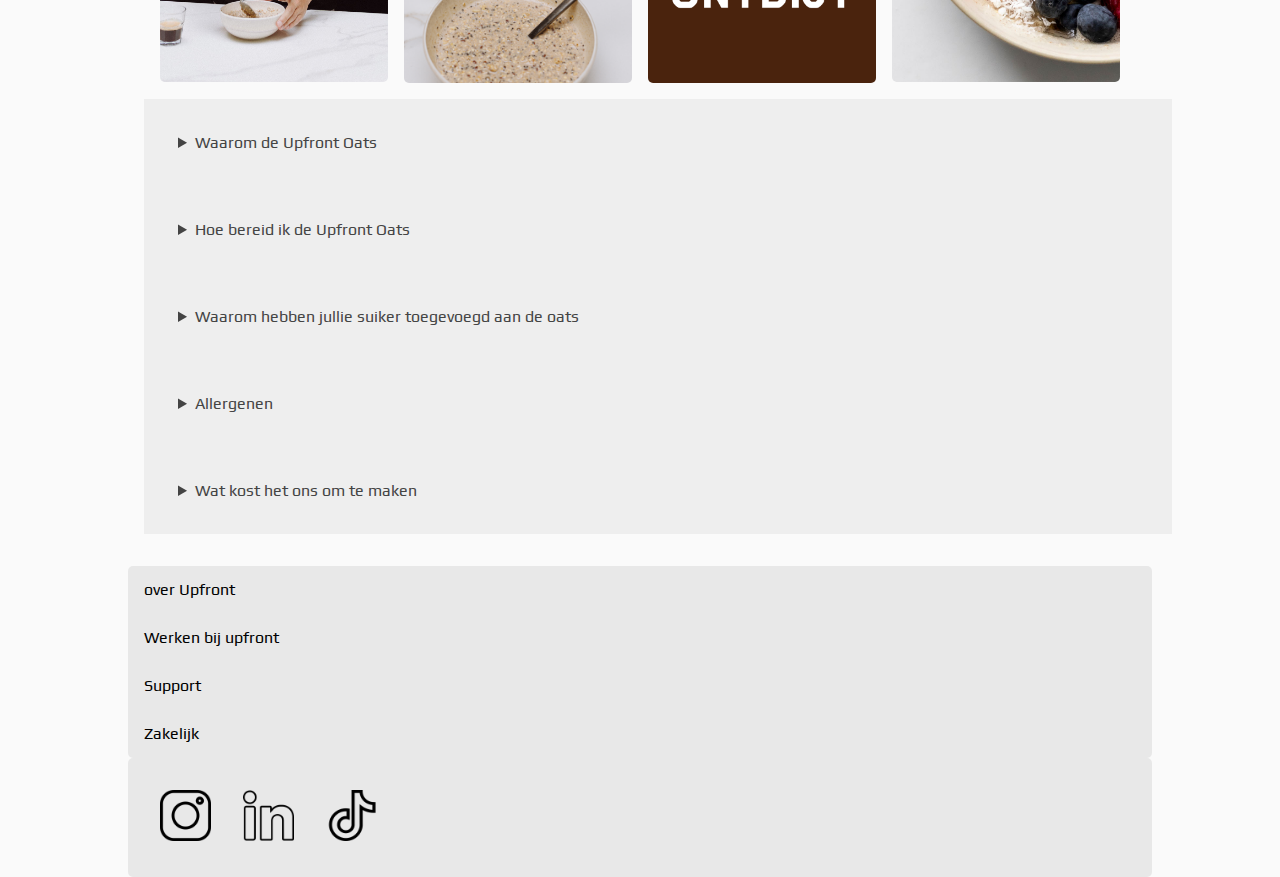
==== commit 50f644d7: "Add files via upload" ====
--- a/Eiwitpagina.html
+++ b/Eiwitpagina.html
@@ -28,7 +28,13 @@
                         <path d="M7 8H17M7 12H17M7 16H17" stroke="#fff" stroke-width="1.5" stroke-linecap="round">
                         </path>
                     </svg>Shop</button>
-
+                <svg xmlns="http://www.w3.org/2000/svg" width="20" height="20"
+                    viewBox="0 0 512 512"><!--!Font Awesome Free 6.7.1 by @fontawesome - https://fontawesome.com License - https://fontawesome.com/license/free Copyright 2024 Fonticons, Inc.-->
+                    <path
+                        d="M416 208c0 45.9-14.9 88.3-40 122.7L502.6 457.4c12.5 12.5 12.5 32.8 0 45.3s-32.8 12.5-45.3 0L330.7 376c-34.4 25.2-76.8 40-122.7 40C93.1 416 0 322.9 0 208S93.1 0 208 0S416 93.1 416 208zM208 352a144 144 0 1 0 0-288 144 144 0 1 0 0 288z" />
+                </svg>
+                <label for="site-search"></label>
+                <input placeholder="Repen, whey, creatine..." type="search" id="site-search">
             </nav>
         </section>
         <nav>
@@ -39,38 +45,38 @@
                         alt="close button"></button>
             </ul>
             <ul>
-                <li class="list1"><a href="https://upfront.nl/collections/alles"><img
+                <li class="list1"><a href="index.html"><img
                             src="images/Homepage/all_products.jpg" alt="All products"></a>
-                    <h4>Alles</h4>
-                </li>
-                <li><a href="https://upfront.nl/collections/voeding"><img
+                    <p>Alles</p>
+                </li>
+                <li><a href="index.html"><img
                             src="images/Homepage/oats_0ec9c0a8-5723-4863-87da-cf13d5d7aa10.png" alt="Voeding"></a>
-                    <h4>Voeding</h4>
-                </li>
-                <li><a href="https://upfront.nl/collections/eiwit-shakes"><img
+                    <p>Voeding</p>
+                </li>
+                <li><a href="index.html"><img
                             src="images/Homepage/NUDE_WHEY_VANILLE_1.jpg" alt="Eiwit shakes"></a>
-                    <h4>Eiwit Shakes</h4>
+                    <p>Eiwit Shakes</p>
                 </li>
                 <li><a href="https://upfront.nl/collections/snacks"><img src="images/Homepage/snack.png"
                             alt="Snacks"></a>
-                    <h4>Snacks</h4>
-                </li>
-                <li><a href="https://upfront.nl/collections/creatine"><img
+                    <p>Snacks</p>
+                </li>
+                <li><a href="index.html"><img
                             src="images/Homepage/Group_549_5a47e463-4a95-42fc-9f53-144c7a362ceb.png" alt="Creatine"></a>
-                    <h4>Creatine</h4>
-                </li>
-                <li><a href="https://upfront.nl/collections/pre-workout"><img
+                    <p>Creatine</p>
+                </li>
+                <li><a href="index.html"><img
                             src="images/Homepage/Group_550_89632cf7-1f36-46a9-9871-c40d76c70da5.jpg"
                             alt="pre-workout"></a>
-                    <h4>Pre-workout</h4>
-                </li>
-                <li><a href="https://upfront.nl/collections/duursport-1"><img src="images/Homepage/GELINHOUD.jpg"
+                    <p>Pre-workout</p>
+                </li>
+                <li><a href="index.html"><img src="images/Homepage/GELINHOUD.jpg"
                             alt="Duursport"></a>
-                    <h4>Duursport</h4>
-                </li>
-                <li><a href="https://upfront.nl/collections/supplementen"><img src="images/Homepage/pillsnav2.jpg"
+                    <p>Duursport</p>
+                </li>
+                <li><a href="index.html"><img src="images/Homepage/pillsnav2.jpg"
                             alt="Supplementen"></a>
-                    <h4>Supplementen</h4>
+                    <p>Supplementen</p>
                 </li>
             </ul>
 
@@ -241,22 +247,19 @@
             <summary>Wat kost het ons om te maken</summary>
             <h3>€8,58</h3>
             <p>*totale productieprijs per stuk</p>
-        </details>
-        <details>
             <section>
                 <h4>€7.67 <br> Productie</h4>
                 <p>Onder productie behoren de kosten voor het produceren en ompakken van producten.</p>
             </section>
-        <section>
-            <h4>€0.9 <br>Verpakking</h4>
-            <p>Onder verpakking behoren de kosten voor de zakken, potten, omdoosjes, glas, folie, deksels en
-                scoops.</p>
-        </section>
-        <section>
-            <h4>€0.01 <br>Transport</h4>
-            <p>Onder transportkosten behoren de kosten voor het vervoer en de pallets.</p>
-        </section>
-        </article>
+            <section>
+                <h4>€0.9 <br>Verpakking</h4>
+                <p>Onder verpakking behoren de kosten voor de zakken, potten, omdoosjes, glas, folie, deksels en
+                    scoops.</p>
+            </section>
+            <section>
+                <h4>€0.01 <br>Transport</h4>
+                <p>Onder transportkosten behoren de kosten voor het vervoer en de pallets.</p>
+            </section>
         </details>
 
     </main>
--- a/styles/style.css
+++ b/styles/style.css
@@ -0,0 +1,876 @@
+/**************/
+/* CSS REMEDY */
+/**************/
+
+*,
+body {
+	margin: 0;
+}
+
+body {
+	background-color: #FAFAFA;
+	overflow-x: hidden;
+}
+
+main {
+	margin: 1em;
+}
+
+@media (max-width: 768px) {
+	#Index main {
+		margin: 0;
+	}
+}
+
+
+
+.play-regular {
+	font-family: "Play", sans-serif;
+	font-weight: 400;
+	font-style: normal;
+}
+
+.play-bold {
+	font-family: "Play", sans-serif;
+	font-weight: 700;
+	font-style: normal;
+}
+
+
+@media (min-width: 768px) {
+	#Index body {
+		margin: 1em;
+	}
+}
+
+
+
+/*********************/
+/* CUSTOM PROPERTIES */
+/*********************/
+
+
+/****************/
+/* JOUW STYLING */
+/****************/
+
+ul {
+	list-style-type: none;
+}
+
+ol {
+	font-family: "Play", sans-serif;
+}
+
+h1,
+h2,
+h3,
+p,
+a,
+ul,
+details,
+form {
+	font-family: "Play", sans-serif;
+	text-decoration: none;
+}
+
+h4,
+p {
+	font-family: "Play", sans-serif;
+	font-weight: 400;
+	line-height: 1.4em;
+}
+
+
+button {
+	font-family: "Play", sans-serif;
+	border-color: transparent;
+}
+
+@media (min-width: 150px) {
+
+	#Index video {
+		display: flex;
+		object-fit: cover;
+		transition: 0.1s;
+		width: calc(100svw)
+	}
+}
+
+
+
+@media (min-width: 769px) {
+	#Index video {
+		border-radius: 1em;
+		width: 100%;
+		justify-content: center;
+	}
+}
+
+
+
+
+
+/* **************************** */
+/* HEADER EN NAV */
+/* **************************** */
+
+header section {
+	display: flex;
+	justify-content: space-between;
+	position: absolute;
+	width: 100%;
+	padding: 0.5rem;
+	z-index: 1;
+
+}
+
+#Eiwitpagina header section {
+	position: relative;
+}
+
+@media (min-width: 769px) {
+	#Index header section {
+		margin: 2em;
+	}
+
+}
+
+header h1>img {
+	width: 50%;
+}
+
+header button {
+	border-radius: 10px;
+	color: white;
+	background-color: black;
+	font-weight: 700;
+	margin: 1rem;
+	display: flex;
+	align-items: center;
+	z-index: 1;
+	margin-right: 2em;
+	padding: 0.5em;
+	font-size: 1rem;
+
+}
+
+#closeButton {
+	position: absolute;
+	right: 20px;
+	top: -1em;
+}
+
+@media (min-width: 769px) {
+	#closeButton {
+		position: absolute;
+		right: 20px;
+		top: -1em;
+	}
+}
+
+header>nav {
+	background-color: white;
+	position: fixed;
+	width: 420px;
+	top: 0;
+	right: 0;
+	bottom: 0;
+	z-index: 1;
+	translate: 100%;
+	transition: .2s;
+}
+
+header>nav.toonMenu {
+	translate: 0% 0%;
+
+}
+
+nav ul:first-of-type {
+	display: flex;
+	justify-content: space-between;
+	align-items: center;
+	margin: 0.5em 0em 1em 0em;
+}
+
+nav ul:nth-of-type(2) {
+	display: grid;
+	grid-template-columns: 1fr 1fr 1fr;
+	gap: 0.5em;
+	height: 20em;
+	margin-right: 1em;
+}
+
+nav ul:nth-of-type(2) li {
+	display: grid;
+	position: relative;
+	background-color: #E0E0E0;
+	border-radius: 5px;
+	overflow: hidden;
+	grid-template-columns: 1fr;
+
+}
+
+nav ul:nth-of-type(2) li:first-child {
+	grid-column: 1 / span 2;
+}
+
+nav ul:nth-of-type(2) li h4 {
+	display: grid;
+	grid-column-start: 1;
+	grid-row-start: 1;
+	align-self: start;
+	justify-self: start;
+	margin-left: 0.5em;
+	margin-top: 0.5em;
+	position: absolute;
+	font-size: 0.8em;
+	z-index: 2;
+
+
+}
+
+nav ul:nth-of-type(2) li img {
+	width: 100%;
+	height: 100%;
+	object-fit: cover;
+	z-index: 1;
+
+}
+
+
+
+#closeButton {
+	background-color: white;
+	border-color: transparent;
+}
+
+nav a {
+	font-family: "Play", sans-serif;
+	font-weight: 400;
+	color: #6A6A6A;
+	text-decoration: none;
+	display: grid;
+}
+
+
+
+
+
+
+
+
+/* **************************** */
+/* Dit is voor 2e section - producten en top 10 */
+/* **************************** */
+
+nav ul:nth-of-type(3) {
+	line-height: 200%;
+
+}
+
+@media (min-width: 1000px) {
+	#Index main section {
+		margin-left: 8em;
+		margin-right: 8em;
+	}
+}
+
+main section:nth-of-type(1) div {
+	display: flex;
+	justify-content: left;
+	flex-wrap: wrap;
+	padding: 0.75em;
+	margin-top: 1em;
+	padding-bottom: 1em;
+}
+
+#Eiwitpagina main section:nth-of-type(1) div {
+	Border-bottom: 2px solid #D0D0D0;
+}
+
+
+.top10 h2 {
+	padding: 0.75em;
+}
+
+.top10 button {
+	border-radius: 3px;
+	color: white;
+	background-color: black;
+	margin: 0.5rem;
+	font-size: 0.75rem;
+	padding: 0.75em;
+}
+
+@media (min-width: 769px) {
+	.top10 {
+		display: flex;
+		justify-content: space-between;
+	}
+}
+
+main section ul {
+	display: grid;
+	grid-template-columns: 1fr 1fr;
+	gap: 8px;
+	padding: 20px;
+}
+
+@media (min-width: 1000px) {
+	main section ul {
+		display: flex;
+	}
+}
+
+
+#Index main section li {
+	display: grid;
+	grid-template-columns: 1fr;
+}
+
+@media (min-width: 769px) {
+	main section li {
+		flex: 25%;
+	}
+}
+
+
+
+
+
+
+/* ********************** */
+/* Like button */
+/* ************************ */
+main section ul button {
+	grid-row-start: 1;
+	position: absolute;
+	align-self: start;
+	justify-self: end;
+	margin: 0.5rem;
+	border-radius: 5px;
+	align-items: center;
+	aspect-ratio: 1/1;
+	font-size: 1em;
+}
+
+main section ul img {
+	height: 45vw;
+	object-fit: cover;
+	border-radius: 5px;
+
+}
+
+@media (min-width: 768px) {
+	main section ul img {
+		position: relative;
+		display: flex;
+
+		height: 370px;
+		object-position: center;
+		width: 100%;
+		object-fit: cover;
+		border-radius: 5px;
+	}
+
+}
+
+
+
+
+
+
+
+
+/* **************************** */
+/* De laad meer knop */
+/* **************************** */
+
+.LoadMore {
+	width: 100%;
+	background-color: white;
+	border-radius: 5px;
+	padding-top: 1em;
+	padding-bottom: 1em;
+	font-size: 1em;
+	margin-top: 2em;
+	margin-bottom: 3em;
+}
+
+
+@media (min-width: 768px) {
+	.loadmore {
+		margin: 1em;
+	}
+}
+
+
+
+
+/* **************************** */
+/* voor alle sporters */
+/* **************************** */
+.lastsection {
+	display: flex;
+	flex-direction: column;
+	width: 100wv;
+}
+
+
+.lastsection li {
+	position: relative;
+
+}
+
+@media (min-width: 768px) {
+	.lastsection ul {
+		margin-left: 2em;
+		margin-right: 2em;
+	}
+}
+
+.lastsection img {
+	width: 100%;
+	align-items: center;
+	opacity: 50%;
+	transition: 1s;
+}
+
+.lastsection img:hover {
+	opacity: 100%;
+}
+
+.lastsection h3 {
+	position: absolute;
+	left: 3%;
+	bottom: 5%;
+	color: white;
+	font-size: 24px;
+}
+
+@media (min-width: 768px) {
+	.lastsection {
+		flex-direction: row;
+		gap: 20px;
+	}
+}
+
+@media (min-width: 768px) {
+	.lastsection img {
+		height: 40vw;
+	}
+}
+
+
+
+/* **************************** */
+/* Laatste artical Onze visie */
+/* **************************** */
+#Index article {
+	display: grid;
+	color: white;
+	margin-top: 4em;
+}
+
+@media (min-width: 768px) {
+	article {
+		border-radius: 5px;
+		margin: 1em;
+	}
+
+}
+
+article img {
+	width: 100vw;
+	object-fit: cover;
+}
+
+article h2 {
+	font-size: 28px;
+	margin: 0.5em;
+	position: absolute;
+	margin-left: 0.6em;
+}
+
+article h3 {
+	font-size: 18px;
+	margin: 0.75em;
+	position: absolute;
+	margin-left: 1em;
+	margin-top: 3em;
+}
+
+article a {
+	background-color: #D0DAE6;
+	color: white;
+	padding: 0.75em;
+	border-radius: 5px;
+	margin-top: 7em;
+	position: absolute;
+	margin-left: 1em;
+}
+
+footer {
+	padding-top: 1em;
+}
+
+@media (min-width: 768px) {
+	footer section {
+		border-radius: 5px;
+	}
+}
+
+footer section:first-of-type {
+	background-color: #E8E8E8;
+	display: flex;
+	flex-direction: column;
+
+}
+
+footer section:first-of-type a {
+	color: black;
+	line-height: 1em;
+	padding: 1em;
+}
+
+footer section:nth-of-type(2) {
+	background-color: #E8E8E8;
+	display: flex;
+
+
+}
+
+footer section:nth-of-type(2) a {
+	padding: 1em;
+	width: 5%;
+}
+
+footer section:nth-of-type(2) img {
+	padding: 1em;
+	width: 100%;
+}
+
+
+
+
+
+
+
+/* **************************** */
+/* product pagina! */
+/* **************************** */
+
+#Eiwitpagina {
+	background-color: F5F5F5;
+}
+
+@media (min-width: 1250px) {
+
+	#Eiwitpagina {
+		margin-left: 8em;
+		margin-right: 8em;
+	}
+}
+
+@media (min-width: 768px) {
+	main>div {
+		display: grid;
+		grid-template-columns: 2fr 1fr;
+		gap: 3em;
+
+	}
+}
+
+#Eiwitpagina div:first-of-type>section,
+.container2,
+.container3 {
+	display: block;
+}
+
+
+
+/* Bread crumbs */
+#Eiwitpagina main>section:first-of-type {
+	display: flex;
+	padding: 1em;
+
+}
+
+#Eiwitpagina main>section:first-of-type a {
+	color: black;
+}
+
+
+
+/* Product foto's  */
+#Eiwitpagina div:first-of-type>section {
+	display: grid;
+	gap: 1rem;
+	grid-template-rows: repeat(2, auto);
+	grid-template-columns: 2fr 1fr;
+	position: sticky;
+	top: 0;
+
+}
+
+
+#Eiwitpagina div>section video,
+img {
+	width: 100%;
+	border-radius: 5px;
+
+}
+
+#Eiwitpagina div>section video:first-of-type {
+	width: 100%;
+	grid-row: 1 / span 2;
+}
+
+#Eiwitpagina div>section>section {
+	display: flex;
+	margin-top: 0.5em;
+	margin-bottom: 0.5em;
+}
+
+
+/* ************************* */
+/* Product informatie */
+/* *********************** */
+
+
+#Eiwitpagina div>div:nth-of-type(2) {
+	display: flex;
+	padding: 1em;
+}
+
+#Eiwitpagina h1 {
+	font-size: 2em;
+	margin-bottom: 0.5em;
+}
+
+#Eiwitpagina h2 {
+	margin-top: 0.5em;
+	margin-bottom: 0.5em;
+}
+
+#Eiwitpagina main div:nth-of-type(2) ul {
+	display: flex;
+	flex-wrap: wrap;
+	flex-direction: column;
+}
+
+#Eiwitpagina main form div {
+	display: flex;
+	justify-content: space-between;
+	border: 1px solid #605f5f73;
+	margin: 0.5em;
+	border-radius: 4px;
+	padding: 0.8em;
+
+}
+
+#Eiwitpagina main form:first-of-type {
+	border: 1px solid #767676a2;
+	border-radius: 4px;
+	padding: 0.5em;
+	margin: 0.5em;
+}
+
+#Eiwitpagina main div section {
+	width: 100%;
+}
+
+:disabled {
+	background-color: dimgrey;
+	color: linen;
+	opacity: 1;
+}
+
+.disabled {
+	color: dimgrey;
+}
+
+
+
+
+
+/* ****************** */
+/* EIWIT OATS EN FOTO's */
+/* ******************** */
+#Eiwitpagina main>div:nth-of-type(2) {
+	margin: 1em;
+	display: flex;
+	flex-direction: column;
+}
+
+#Eiwitpagina main>div:nth-of-type(2) section {
+	display: flex;
+	flex-direction: column;
+
+}
+
+@media (min-width: 768px) {
+	#Eiwitpagina main>div:nth-of-type(2) section {
+		display: grid;
+		grid-column: 1fr 3fr;
+		gap: 1em;
+	}
+
+	#Eiwitpagina main>div:nth-of-type(2) section h2 {
+		grid-column: 1;
+	}
+
+	#Eiwitpagina main>div:nth-of-type(2) section p {
+		grid-column: 2 / span 3;
+	}
+}
+
+#Eiwitpagina main>div:nth-of-type(2) section p {
+	margin-bottom: 2rem;
+}
+
+
+
+/* ******************************** */
+/* GRID VOOR AFBEELDINGEN ONDERAAAN */
+/* **********************************/
+#Eiwitpagina main>div:nth-of-type(2) section:nth-of-type(2) {
+	display: grid;
+	width: 100%;
+	gap: 1rem;
+	grid-template-rows: repeat(4, auto);
+	grid-template-columns: repeat(2, auto);
+}
+
+
+#Eiwitpagina main>div:nth-of-type(2) section:nth-of-type(2) img {
+	border-radius: 5px;
+	width: 100%;
+	object-fit: cover;
+}
+
+#Eiwitpagina main>div:nth-of-type(2) section:nth-of-type(2) video {
+	border-radius: 5px;
+	width: 100%;
+	object-fit: cover;
+	grid-column: 1;
+	grid-row: 3;
+
+}
+
+#Eiwitpagina main>div:nth-of-type(2) section:nth-of-type(2) img:first-of-type {
+	grid-column: 1;
+	grid-row: 1/ span 2;
+}
+
+#Eiwitpagina main>div:nth-of-type(2) section:nth-of-type(2) img:nth-of-type(2) {
+	grid-column: 2;
+	grid-row: 1;
+}
+
+#Eiwitpagina main>div:nth-of-type(2) section:nth-of-type(2) img:nth-of-type(3) {
+	grid-column: 2;
+	grid-row: 2;
+}
+
+#Eiwitpagina main>div:nth-of-type(2) section:nth-of-type(2) img:nth-of-type(4) {
+	grid-column: 1;
+	grid-row: 4;
+}
+
+#Eiwitpagina main>div:nth-of-type(2) section:nth-of-type(2) img:nth-of-type(5) {
+	grid-column: 2;
+	grid-row: 3/ span 4;
+}
+
+
+/* *************************************** */
+/* Zelfde grid alleen dan naast elkaar groter scherm */
+/* ******************************** */
+@media (min-width: 768px) {
+	#Eiwitpagina main>div:nth-of-type(2) section:nth-of-type(2) {
+		display: grid;
+		width: 100%;
+		gap: 1rem;
+		grid-template-rows: repeat(2, auto);
+		grid-template-columns: repeat(4, auto);
+	}
+
+
+	#Eiwitpagina main>div:nth-of-type(2) section:nth-of-type(2) img {
+		border-radius: 5px;
+		width: 100%;
+		object-fit: cover;
+	}
+
+	#Eiwitpagina main>div:nth-of-type(2) section:nth-of-type(2) video {
+		border-radius: 5px;
+		width: 100%;
+		object-fit: cover;
+		grid-column: 3;
+		grid-row: 1;
+
+	}
+
+	#Eiwitpagina main>div:nth-of-type(2) section:nth-of-type(2) img:first-of-type {
+		grid-column: 1;
+		grid-row: 1/ span 2;
+	}
+
+	#Eiwitpagina main>div:nth-of-type(2) section:nth-of-type(2) img:nth-of-type(2) {
+		grid-column: 2;
+		grid-row: 1;
+	}
+
+	#Eiwitpagina main>div:nth-of-type(2) section:nth-of-type(2) img:nth-of-type(3) {
+		grid-column: 2;
+		grid-row: 2;
+	}
+
+	#Eiwitpagina main>div:nth-of-type(2) section:nth-of-type(2) img:nth-of-type(4) {
+		grid-column: 3;
+		grid-row: 2;
+	}
+
+	#Eiwitpagina main>div:nth-of-type(2) section:nth-of-type(2) img:nth-of-type(5) {
+		grid-column: 4;
+		grid-row: 1 /span 2;
+	}
+}
+
+/* *************** */
+/* DIT IS DE FAQ */
+/* *************** */
+
+#Eiwitpagina details {
+	background-color: #eee;
+	color: #444;
+	cursor: pointer;
+	padding: 18px;
+	width: 100%;
+	text-align: left;
+	border: none;
+	outline: none;
+	transition: 0.4s;
+}
+
+.active,
+#Eiwitpagina details:hover {
+	background-color: #ccc;
+}
+
+#Eiwitpagina summary {
+	padding: 1em;
+}
+
+
+
+
+/* ************ */
+/* FOCUS STATES */
+/* ************ */
+
+form:hover {
+	border: 3px solid brown;
+}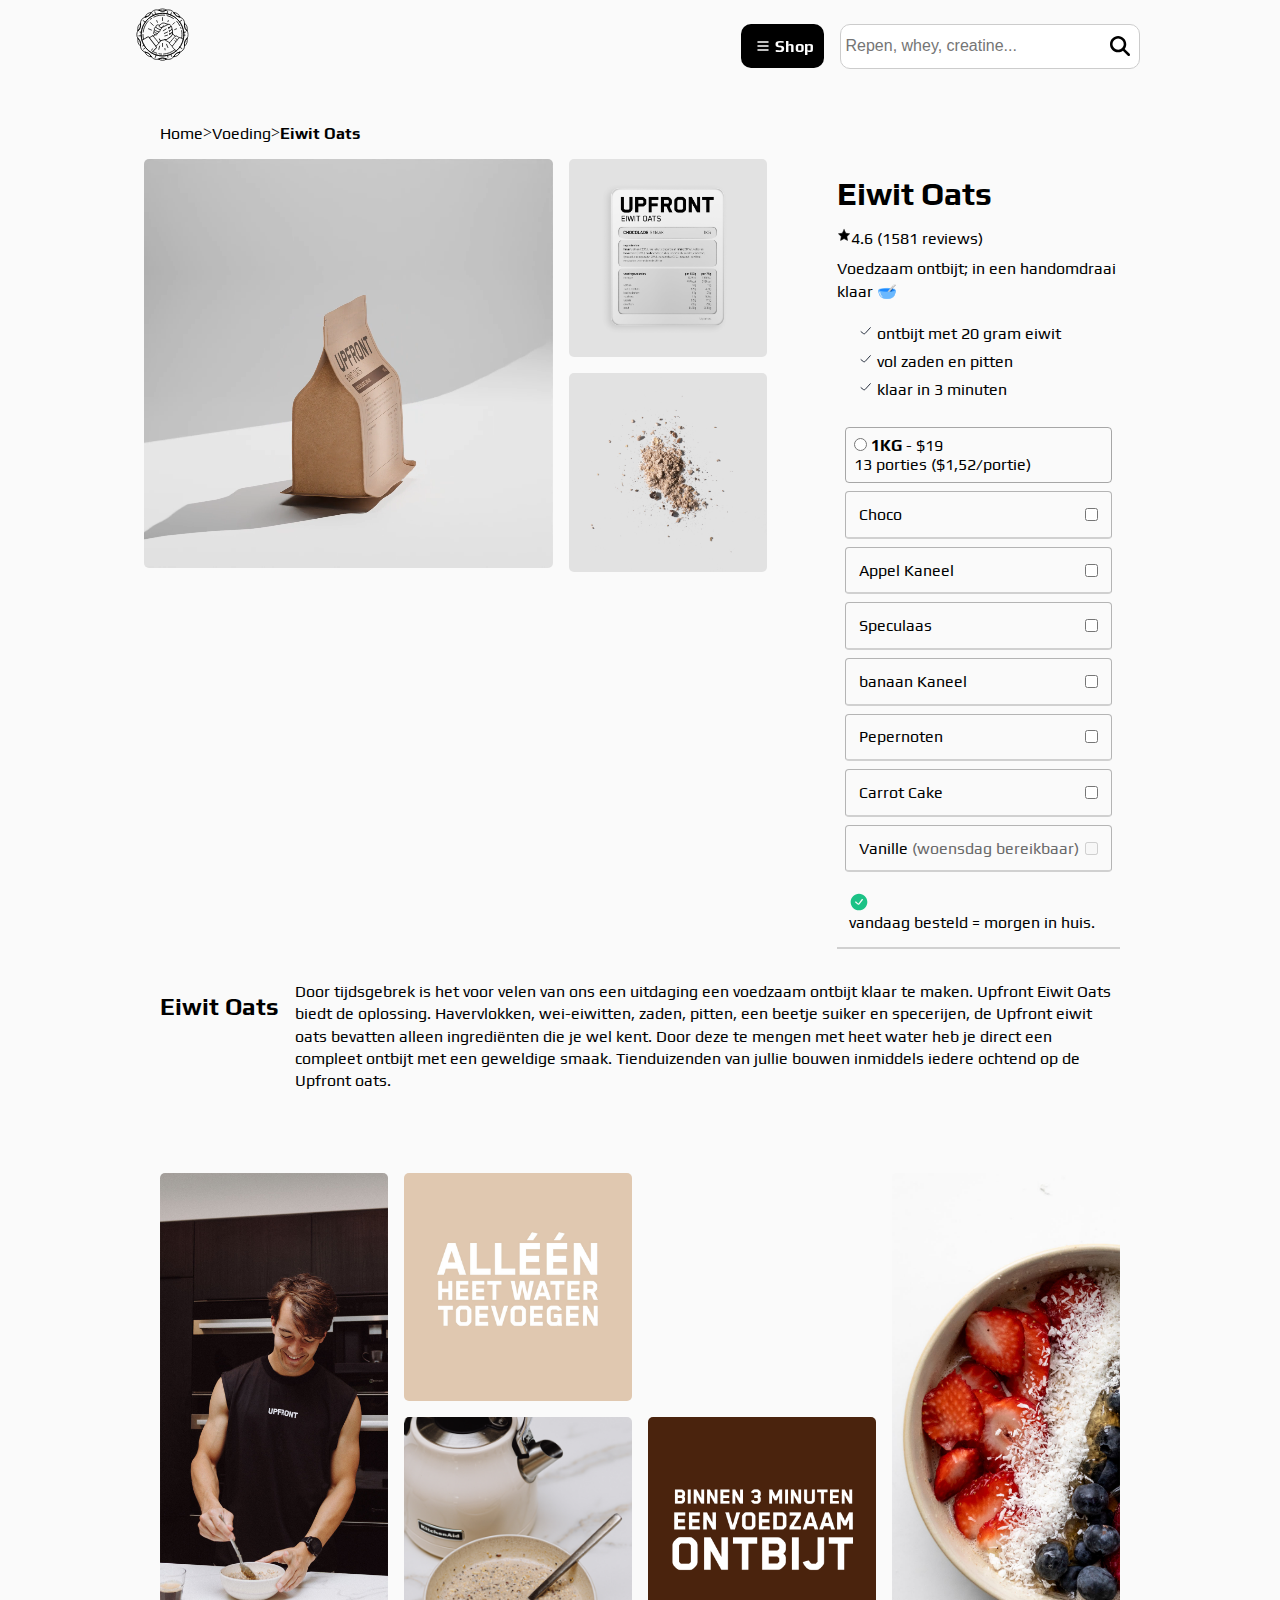
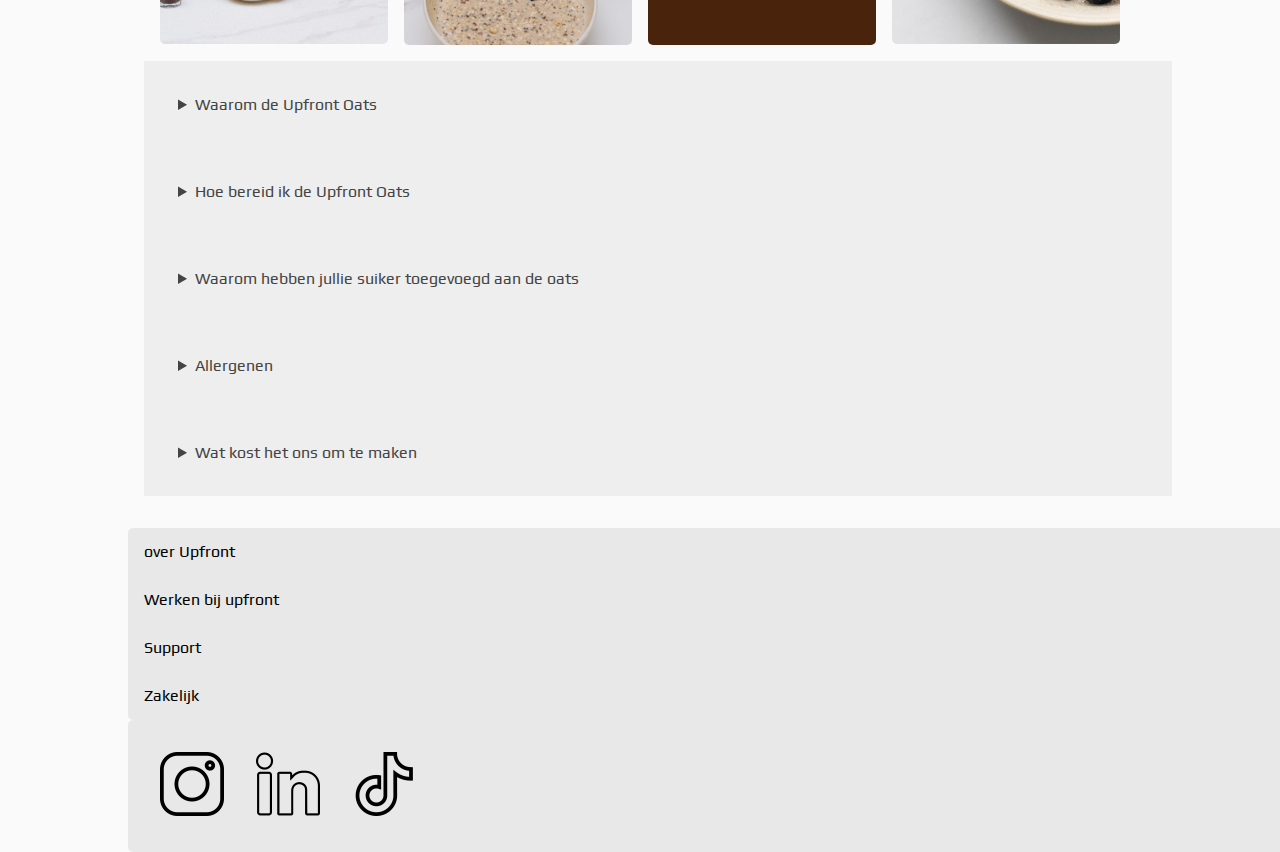
==== commit af0dd838: "Add files via upload" ====
--- a/Eiwitpagina.html
+++ b/Eiwitpagina.html
@@ -40,9 +40,7 @@
         <nav>
             <ul>
                 <h2>Shop</h2>
-                <button id="closeButton"><img
-                        src="https://cdn.shopify.com/s/files/1/0254/4667/8590/files/sr-close.svg?v=1727084058"
-                        alt="close button"></button>
+
             </ul>
             <ul>
                 <li class="list1"><a href="index.html"><img
@@ -87,6 +85,9 @@
                 <li><a href="https://partners.upfront.nl/account/login">Zakelijk</a></li>
 
             </ul>
+            <button id="closeButton"><img
+                src="https://cdn.shopify.com/s/files/1/0254/4667/8590/files/sr-close.svg?v=1727084058"
+                alt="close button"></button>
         </nav>
 
     </header>
--- a/styles/style.css
+++ b/styles/style.css
@@ -21,7 +21,6 @@
 		margin: 0;
 	}
 }
-
 
 
 .play-regular {
@@ -114,15 +113,26 @@
 /* **************************** */
 /* HEADER EN NAV */
 /* **************************** */
+#Index header section {
+	width: 95%
+}
 
 header section {
 	display: flex;
 	justify-content: space-between;
 	position: absolute;
-	width: 100%;
+	width: 98%;
 	padding: 0.5rem;
 	z-index: 1;
 
+}
+
+
+
+@media (max-width: 769px) {
+	#Index header section {
+		width: 95%
+	}
 }
 
 #Eiwitpagina header section {
@@ -149,10 +159,13 @@
 	display: flex;
 	align-items: center;
 	z-index: 1;
-	margin-right: 2em;
 	padding: 0.5em;
 	font-size: 1rem;
 
+}
+
+header button:hover {
+	background-color: #FF5A00;
 }
 
 #closeButton {
@@ -186,11 +199,68 @@
 
 }
 
+section nav {
+	display: flex;
+	align-items: center;
+
+}
+
+section nav input {
+	border-radius: 10px;
+	border: 1px solid transparent;
+	min-width: 300px;
+	font-size: 1rem;
+	padding: 5px;
+	height: 45px;
+
+}
+
+section nav input:focus {
+	color: #FF5A00;
+}
+
+#Eiwitpagina section nav input {
+	border: 1px solid #ccc;
+}
+
+@media (max-width: 610px) {
+	section nav input {
+		display: none;
+		transition: 2s;
+	}
+
+	section nav>svg {
+		background-color: white;
+		padding: 0.8em;
+		border-radius: 10px;
+	}
+
+	header button {
+		position: absolute;
+		right: 50px;
+	}
+
+	#Eiwitpagina nav>svg {
+		border: 1px solid #ccc;
+	}
+}
+
+section nav {
+	position: relative;
+}
+
+section nav>svg {
+	position: absolute;
+	right: 10px;
+}
+
+
 nav ul:first-of-type {
 	display: flex;
 	justify-content: space-between;
 	align-items: center;
 	margin: 0.5em 0em 1em 0em;
+
 }
 
 nav ul:nth-of-type(2) {
@@ -199,6 +269,7 @@
 	gap: 0.5em;
 	height: 20em;
 	margin-right: 1em;
+	margin-bottom: 1em;
 }
 
 nav ul:nth-of-type(2) li {
@@ -215,7 +286,7 @@
 	grid-column: 1 / span 2;
 }
 
-nav ul:nth-of-type(2) li h4 {
+nav ul:nth-of-type(2) li p {
 	display: grid;
 	grid-column-start: 1;
 	grid-row-start: 1;
@@ -276,13 +347,12 @@
 	}
 }
 
+
 main section:nth-of-type(1) div {
 	display: flex;
 	justify-content: left;
 	flex-wrap: wrap;
 	padding: 0.75em;
-	margin-top: 1em;
-	padding-bottom: 1em;
 }
 
 #Eiwitpagina main section:nth-of-type(1) div {
@@ -482,7 +552,7 @@
 }
 
 article img {
-	width: 100vw;
+	width: 100%;
 	object-fit: cover;
 }
 
@@ -513,6 +583,7 @@
 
 footer {
 	padding-top: 1em;
+	width: 100vw;
 }
 
 @media (min-width: 768px) {
@@ -570,6 +641,13 @@
 	#Eiwitpagina {
 		margin-left: 8em;
 		margin-right: 8em;
+	}
+}
+
+@media (max-width: 769px) {
+	#Eiwitpagina {
+		margin-left: 1em;
+		margin-right: 1em;
 	}
 }
 
@@ -617,7 +695,7 @@
 
 #Eiwitpagina div>section video,
 img {
-	width: 100%;
+	width: 97%;
 	border-radius: 5px;
 
 }
@@ -667,7 +745,7 @@
 	margin: 0.5em;
 	border-radius: 4px;
 	padding: 0.8em;
-
+	accent-color: #FF5A00
 }
 
 #Eiwitpagina main form:first-of-type {
@@ -675,6 +753,7 @@
 	border-radius: 4px;
 	padding: 0.5em;
 	margin: 0.5em;
+	accent-color: #FF5A00
 }
 
 #Eiwitpagina main div section {
@@ -865,12 +944,21 @@
 }
 
 
+#Eiwitpagina summary section {
+	display: flex;
+	flex-direction: column;
+}
 
 
 /* ************ */
 /* FOCUS STATES */
 /* ************ */
 
-form:hover {
-	border: 3px solid brown;
+input,a
+label:hover {
+	border: 1px solid #FF5A00;
+}
+
+a:focus {
+	border: 1px solid #FF5A00;
 }